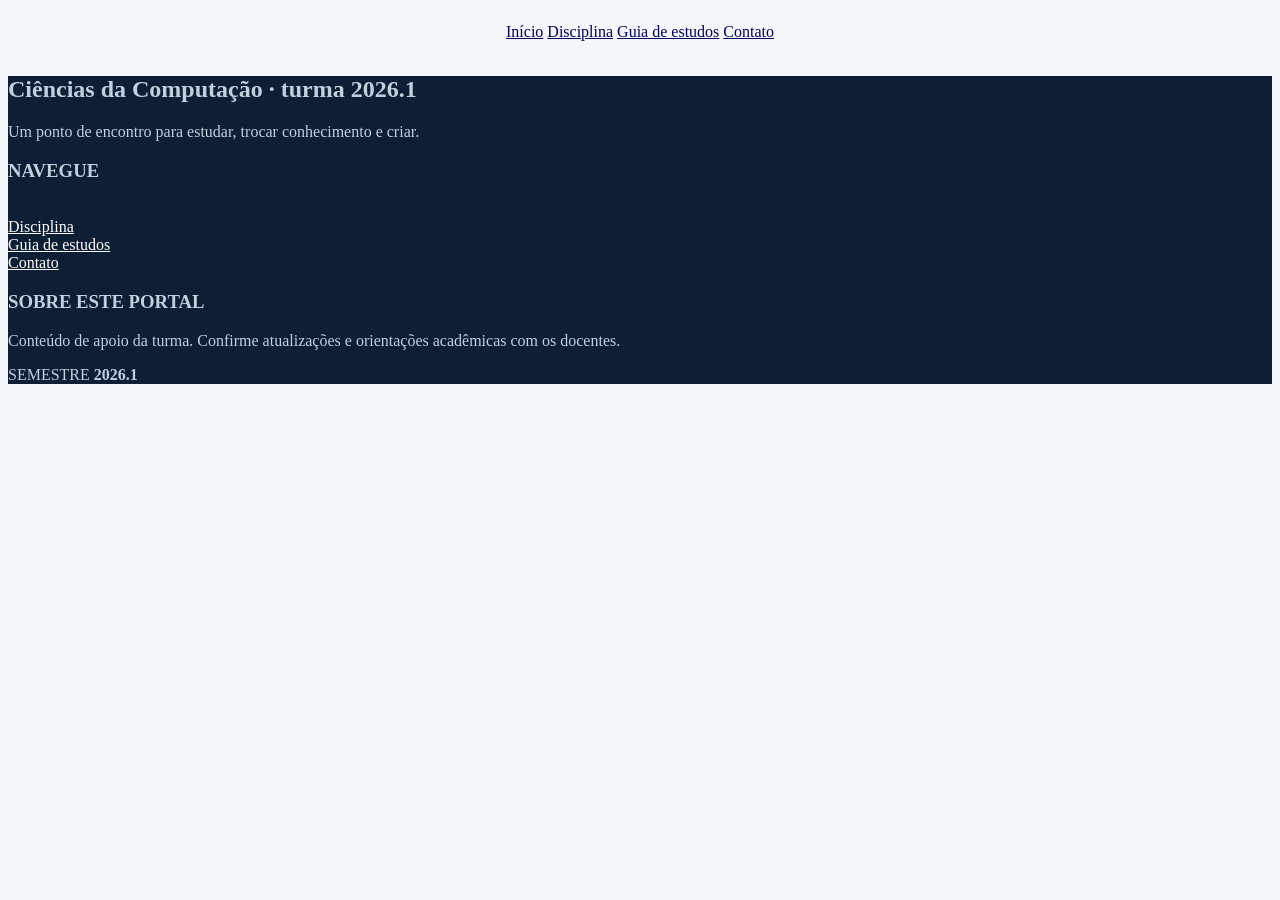
==== index.html @ 3ee0ee19 "cabeçalho e rodape. html base página contato" ====
<!DOCTYPE html>
<html lang="pt-br">

<head>
    <meta charset="UTF-8">
    <meta name="viewport" content="width=device-width, initial-scale=1.0">
    <title>home</title>
    <link rel="stylesheet" href="css/estilo.css">
</head>

<body>
    <header class="menu">
        <a href="index.html">Início</a>
        <a href="paginas/disciplinas.html">Disciplina</a>
        <a href="paginas/guia_de_estudos.html"></a>
        <a href="paginas/materiais.html">Guia de estudos</a>
        <a href="paginas/contato.html">Contato</a>
    </header>


    <footer class="rodape">
        <div>
            <div>

                <h2>Ciências da Computação · turma 2026.1</h2>
                <p>Um ponto de encontro para estudar, trocar conhecimento e criar.</p>
            </div>
            <div id="div_rodape_links">
                <h3>NAVEGUE</h3><br>
                <a href="paginas/disciplinas.html">Disciplina</a>
                <a href="paginas/guia_de_estudos.html"></a><br>
                <a href="paginas/materiais.html">Guia de estudos</a><br>
                <a href="paginas/contato.html">Contato</a>
            </div>
            <div>
                <h3>SOBRE ESTE PORTAL</h3>
                <p>Conteúdo de apoio da turma. Confirme atualizações e orientações acadêmicas com os docentes.</p>

                <span>SEMESTRE <b>2026.1</b></span>
            </div>
        </div>
    </footer>
</body>

</html>
---- css/estilo.css ----
body {
    background-color: #f4f7fb;
    color: #1d2c40;
}

.menu {
    text-align: center;
    padding: 15px 0;
    top: 0;
    left: 0;
    right: 0;
    position: sticky;
}

.rodape {
    background-color: #0d1e35;
    bottom: 0;
    left: 0;
    right: 0;
    display: block;
    unicode-bidi: isolate;
    color: #c2cfde;
}

#div_rodape_links {
    a {
        color: white;
    }
}

a {
    color: #03005b;
}
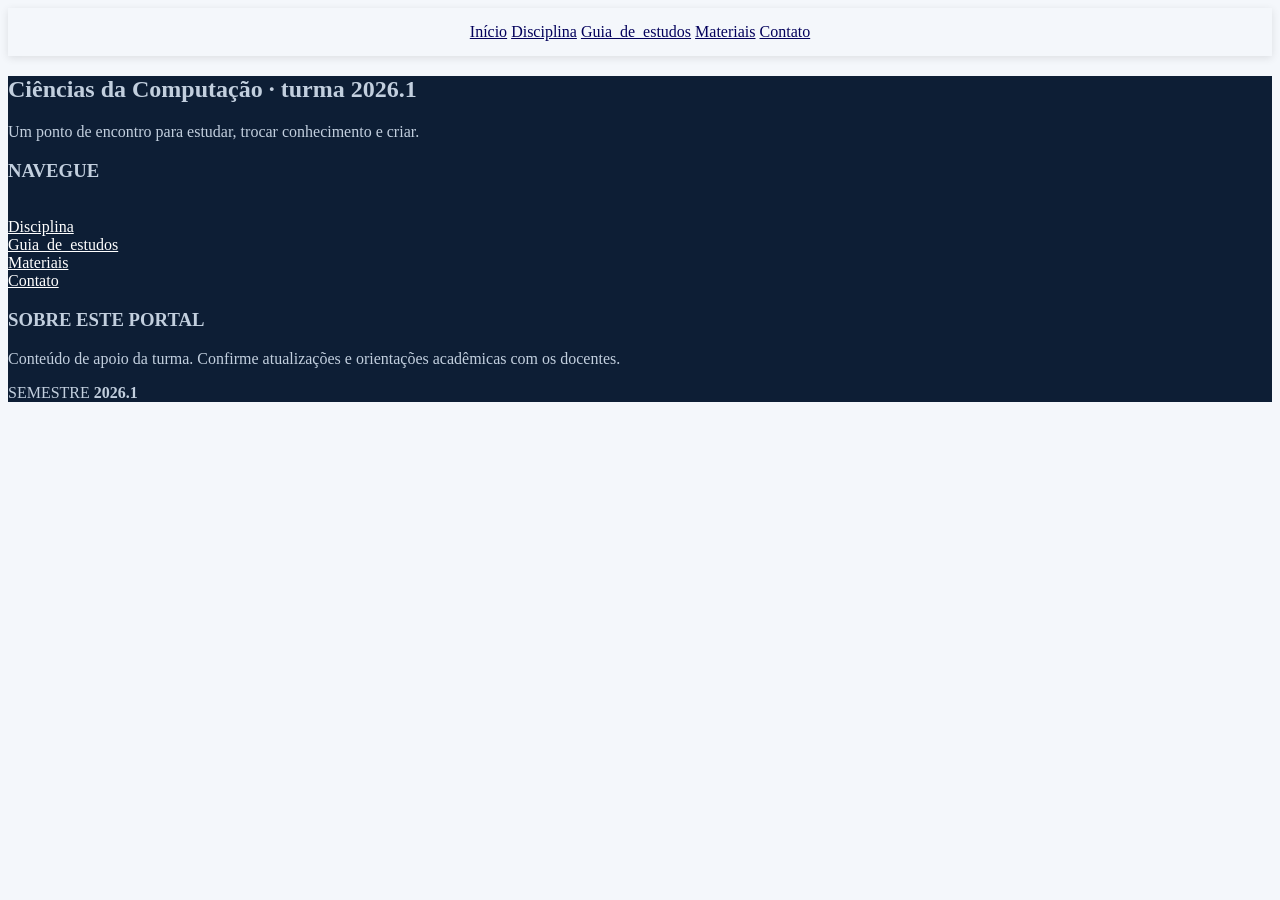
==== commit 127a9fba: "Links corrigidos" ====
--- a/index.html
+++ b/index.html
@@ -12,8 +12,8 @@
     <header class="menu">
         <a href="index.html">Início</a>
         <a href="paginas/disciplinas.html">Disciplina</a>
-        <a href="paginas/guia_de_estudos.html"></a>
-        <a href="paginas/materiais.html">Guia de estudos</a>
+        <a href="paginas/guia_de_estudos.html">Guia_de_estudos</a>
+        <a href="paginas/materiais.html">Materiais</a>
         <a href="paginas/contato.html">Contato</a>
     </header>
 
@@ -27,9 +27,9 @@
             </div>
             <div id="div_rodape_links">
                 <h3>NAVEGUE</h3><br>
-                <a href="paginas/disciplinas.html">Disciplina</a>
-                <a href="paginas/guia_de_estudos.html"></a><br>
-                <a href="paginas/materiais.html">Guia de estudos</a><br>
+                <a href="paginas/disciplinas.html">Disciplina</a><br>
+                <a href="paginas/guia_de_estudos.html">Guia_de_estudos</a><br>
+                <a href="paginas/materiais.html">Materiais</a><br>
                 <a href="paginas/contato.html">Contato</a>
             </div>
             <div>
--- a/css/estilo.css
+++ b/css/estilo.css
@@ -4,6 +4,8 @@
 }
 
 .menu {
+    background-color: #f4f7fb;
+    box-shadow: 0 2px 8px rgba(0, 0, 0, 0.1);
     text-align: center;
     padding: 15px 0;
     top: 0;
@@ -14,11 +16,7 @@
 
 .rodape {
     background-color: #0d1e35;
-    bottom: 0;
-    left: 0;
-    right: 0;
     display: block;
-    unicode-bidi: isolate;
     color: #c2cfde;
 }
 
@@ -30,4 +28,11 @@
 
 a {
     color: #03005b;
+}
+
+#feedback {
+    width: 100%;
+    max-width: 100%;
+    resize: none;
+    box-sizing: border-box;
 }
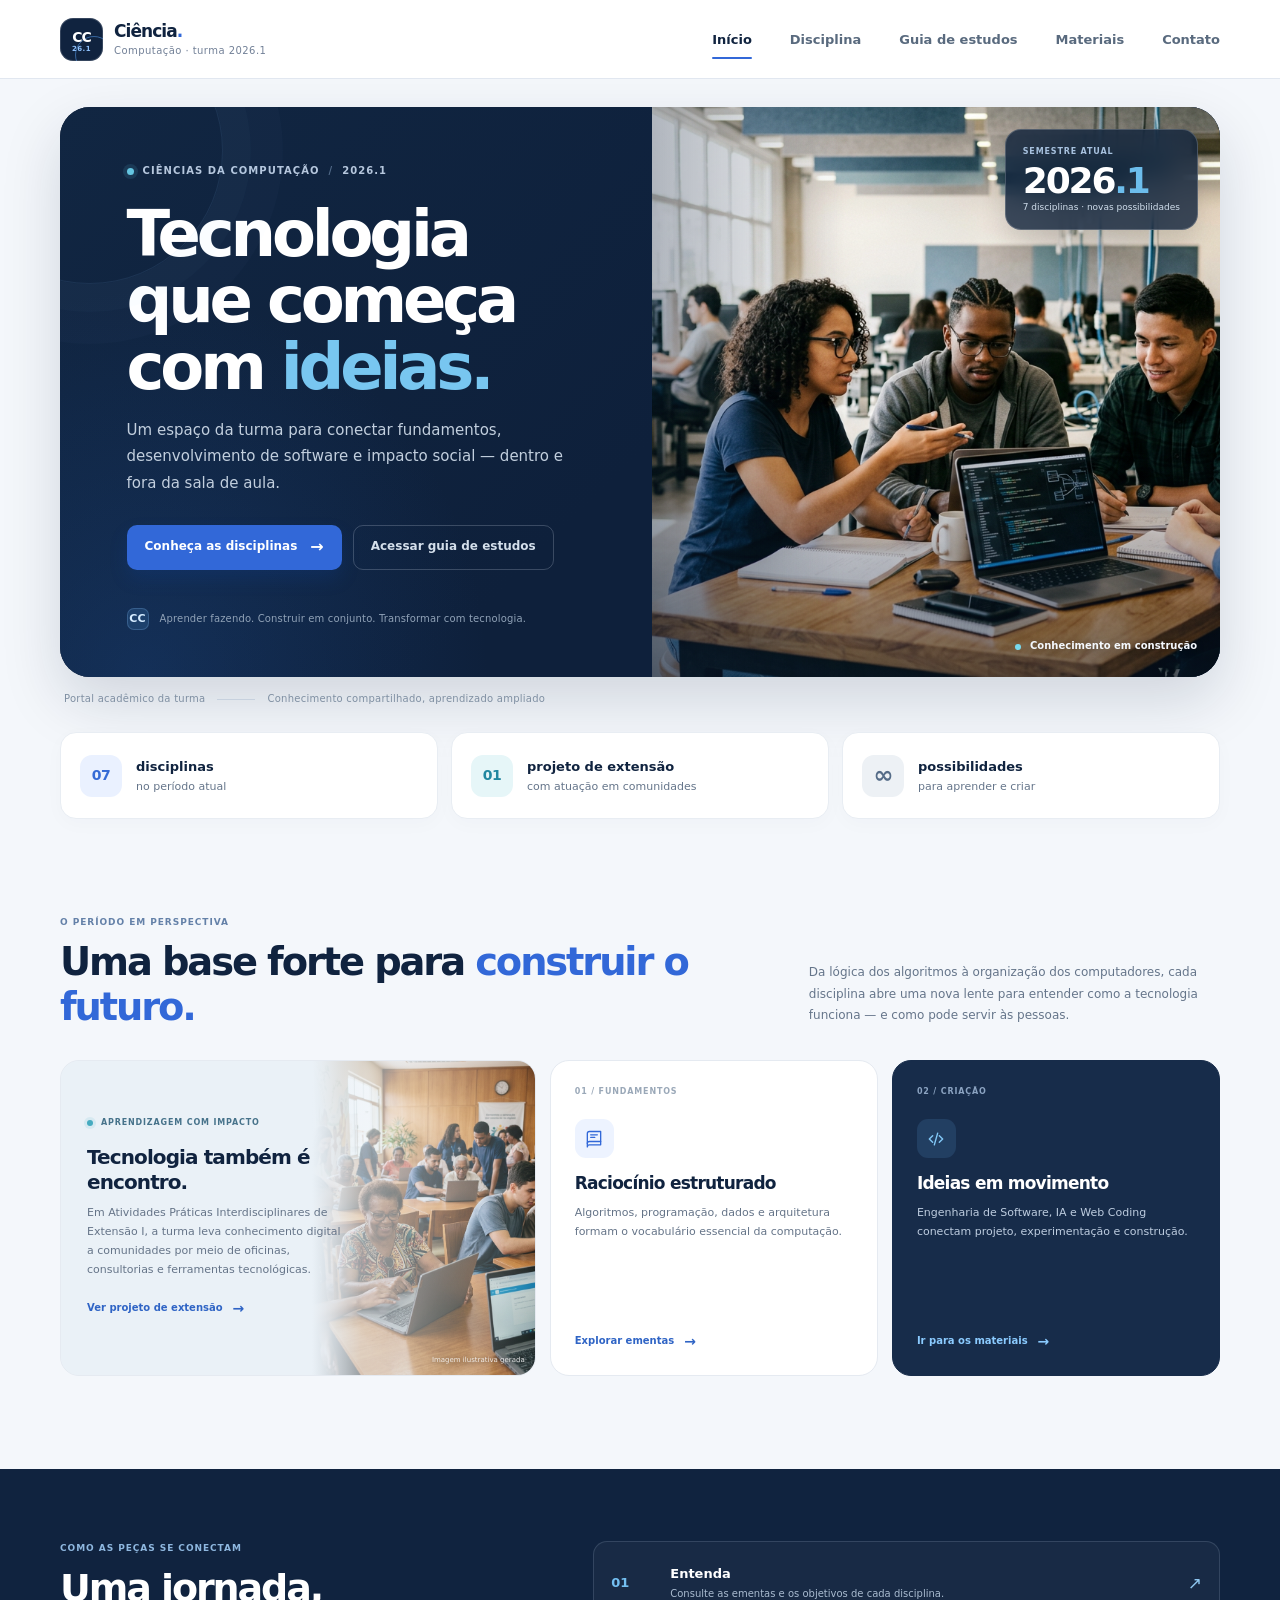
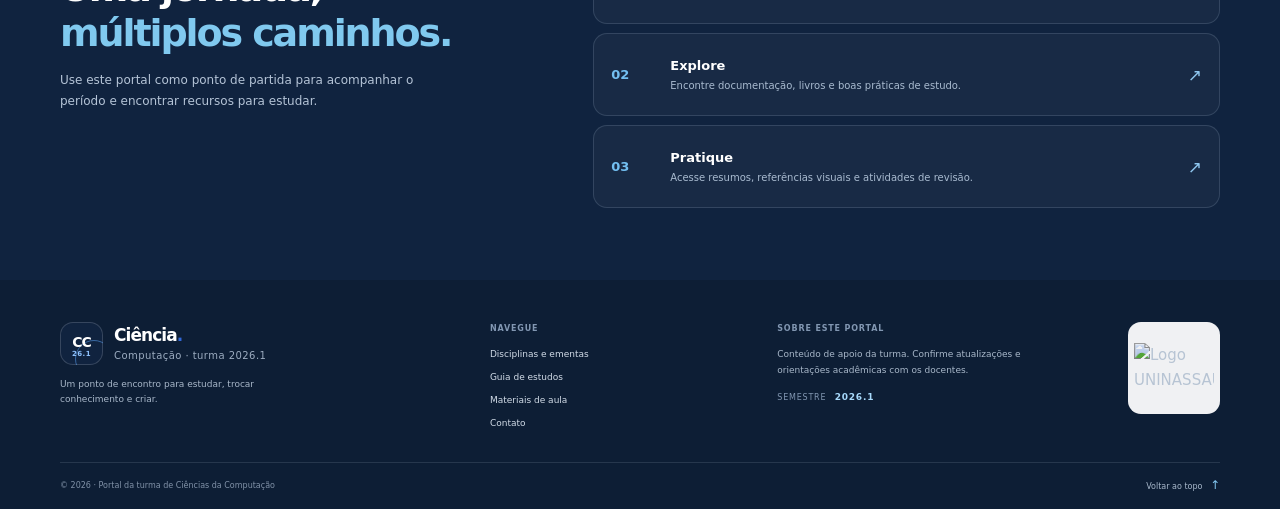
==== commit 71679d1b: "feat: pagina de inicio + base e index css" ====
--- a/index.html
+++ b/index.html
@@ -5,40 +5,111 @@
     <meta charset="UTF-8">
     <meta name="viewport" content="width=device-width, initial-scale=1.0">
     <title>home</title>
-    <link rel="stylesheet" href="css/estilo.css">
+    <link rel="stylesheet" href="css/base.css">
+    <link rel="stylesheet" href="css/index.css">
 </head>
 
 <body>
-    <header class="menu">
-        <a href="index.html">Início</a>
-        <a href="paginas/disciplinas.html">Disciplina</a>
-        <a href="paginas/guia_de_estudos.html">Guia_de_estudos</a>
-        <a href="paginas/materiais.html">Materiais</a>
-        <a href="paginas/contato.html">Contato</a>
+    <header class="site-header">
+      <div class="container header-inner">
+        <a class="brand" href="../index.html" aria-label="Portal da turma de Ciências da Computação 2026.1 — início">
+          <span class="brand-mark" aria-hidden="true"><span>CC</span><i>26.1</i></span>
+          <span class="brand-copy">
+            <strong>Ciência<span>.</span></strong>
+            <small>Computação · turma 2026.1</small>
+          </span>
+        </a>
+
+        <button class="menu-toggle" id="menu-toggle" type="button" aria-label="Abrir menu de navegação" aria-expanded="false" aria-controls="main-nav">
+          <span></span><span></span><span></span>
+        </button>
+        <nav class="main-nav" id="main-nav" aria-label="Navegação principal">
+            <a href="index.html" aria-current="page">Início</a>
+            <a href="paginas/disciplinas.html" >Disciplina</a>
+            <a href="paginas/guia_de_estudos.html">Guia de estudos</a>
+            <a href="paginas/materiais.html">Materiais</a>
+            <a href="paginas/contato.html">Contato</a>
+        </nav>
     </header>
+    <main id="main-content" tabindex="-1">
+      <section class="page-view" id="page-inicio" aria-labelledby="home-title">
+        <div class="container hero-wrap">
+          <div class="hero">
+            <div class="hero-copy">
+              <div class="eyebrow"><span class="eyebrow-dot" aria-hidden="true"></span> Ciências da Computação <span class="eyebrow-divider">/</span> 2026.1</div>
+              <h1 id="home-title" tabindex="-1">Tecnologia que começa com <em>ideias.</em></h1>
+              <p>Um espaço da turma para conectar fundamentos, desenvolvimento de software e impacto social — dentro e fora da sala de aula.</p>
+              <div class="hero-actions">
+                <a class="button button-primary" href="paginas/disciplinas.html">Conheça as disciplinas <span aria-hidden="true">→</span></a>
+                <a class="button button-quiet" href="paginas/guia_de_estudos.html">Acessar guia de estudos</a>
+              </div>
+              <div class="hero-note"><span class="note-mark" aria-hidden="true">CC</span><span>Aprender fazendo. Construir em conjunto. Transformar com tecnologia.</span></div>
+            </div>
+            <div class="hero-visual">
+              <img src="./assets/turma-laboratorio.png" alt="Estudantes colaboram em um laboratório de informática universitário" fetchpriority="high">
+              <div class="hero-photo-shade" aria-hidden="true"></div>
+              <div class="photo-caption"><span class="photo-caption-dot" aria-hidden="true"></span> Conhecimento em construção</div>
+              <div class="hero-float-card">
+                <span class="float-label">SEMESTRE ATUAL</span>
+                <strong>2026<span>.1</span></strong>
+                <span class="float-foot">7 disciplinas · novas possibilidades</span>
+              </div>
+            </div>
+          </div>
+          <div class="hero-bottomline"><span>Portal acadêmico da turma</span><span class="hero-bottomline-rule" aria-hidden="true"></span><span>Conhecimento compartilhado, aprendizado ampliado</span></div>
+        </div>
 
+        <section class="container stats-grid" aria-label="Resumo do período">
+          <article class="stat-card"><span class="stat-icon stat-icon-blue" aria-hidden="true">07</span><div><strong>disciplinas</strong><span>no período atual</span></div></article>
+          <article class="stat-card"><span class="stat-icon stat-icon-cyan" aria-hidden="true">01</span><div><strong>projeto de extensão</strong><span>com atuação em comunidades</span></div></article>
+          <article class="stat-card"><span class="stat-icon stat-icon-slate" aria-hidden="true">∞</span><div><strong>possibilidades</strong><span>para aprender e criar</span></div></article>
+        </section>
 
-    <footer class="rodape">
-        <div>
-            <div>
+        <section class="section-block container">
+          <div class="section-heading section-heading-split">
+            <div><span class="section-kicker">O período em perspectiva</span><h2>Uma base forte para <span>construir o futuro.</span></h2></div>
+            <p>Da lógica dos algoritmos à organização dos computadores, cada disciplina abre uma nova lente para entender como a tecnologia funciona — e como pode servir às pessoas.</p>
+          </div>
+          <div class="learning-grid">
+            <article class="learning-card learning-card-featured">
+              <div class="learning-card-copy"><span class="mini-label"><span class="mini-dot"></span> Aprendizagem com impacto</span><h3>Tecnologia também é encontro.</h3><p>Em Atividades Práticas Interdisciplinares de Extensão I, a turma leva conhecimento digital a comunidades por meio de oficinas, consultorias e ferramentas tecnológicas.</p><a href="paginas/" class="text-link">Ver projeto de extensão <span aria-hidden="true">→</span></a></div>
+              <img src="./assets/oficina-comunidade.png" alt="Estudantes universitários orientam participantes em uma oficina de tecnologia na comunidade" loading="lazy">
+              <span class="image-credit">Imagem ilustrativa gerada</span>
+            </article>
+            <article class="learning-card learning-card-compact">
+              <span class="card-index">01 / FUNDAMENTOS</span>
+              <span class="line-icon" aria-hidden="true"><svg viewBox="0 0 24 24" fill="none"><path d="M4 5.5A2.5 2.5 0 0 1 6.5 3H20v16H6.5A2.5 2.5 0 0 0 4 21.5v-16Z" stroke="currentColor" stroke-width="1.6" stroke-linejoin="round"/><path d="M4 17.5A2.5 2.5 0 0 1 6.5 15H20M8 7h8M8 10h5" stroke="currentColor" stroke-width="1.6" stroke-linecap="round"/></svg></span>
+              <h3>Raciocínio estruturado</h3><p>Algoritmos, programação, dados e arquitetura formam o vocabulário essencial da computação.</p><a href="paginas/disciplinas.html" class="text-link">Explorar ementas <span aria-hidden="true">→</span></a>
+            </article>
+            <article class="learning-card learning-card-compact learning-card-dark">
+              <span class="card-index">02 / CRIAÇÃO</span>
+              <span class="line-icon" aria-hidden="true"><svg viewBox="0 0 24 24" fill="none"><path d="m8 8-4 4 4 4M16 8l4 4-4 4M14 5l-4 14" stroke="currentColor" stroke-width="1.7" stroke-linecap="round" stroke-linejoin="round"/></svg></span>
+              <h3>Ideias em movimento</h3><p>Engenharia de Software, IA e Web Coding conectam projeto, experimentação e construção.</p><a href="paginas/materiais.html" class="text-link">Ir para os materiais <span aria-hidden="true">→</span></a>
+            </article>
+          </div>
+        </section>
 
-                <h2>Ciências da Computação · turma 2026.1</h2>
-                <p>Um ponto de encontro para estudar, trocar conhecimento e criar.</p>
+        <section class="pathway-section">
+          <div class="container pathway-inner">
+            <div class="pathway-heading"><span class="section-kicker section-kicker-light">Como as peças se conectam</span><h2>Uma jornada, <span>múltiplos caminhos.</span></h2><p>Use este portal como ponto de partida para acompanhar o período e encontrar recursos para estudar.</p></div>
+            <div class="pathway-steps">
+              <a href="paginas/disciplinas.html" class="pathway-step"><span class="pathway-number">01</span><span><strong>Entenda</strong><small>Consulte as ementas e os objetivos de cada disciplina.</small></span><span class="pathway-arrow" aria-hidden="true">↗</span></a>
+              <a href="paginas/guia_de_estudos.html" class="pathway-step"><span class="pathway-number">02</span><span><strong>Explore</strong><small>Encontre documentação, livros e boas práticas de estudo.</small></span><span class="pathway-arrow" aria-hidden="true">↗</span></a>
+              <a href="paginas/materiais.html" class="pathway-step"><span class="pathway-number">03</span><span><strong>Pratique</strong><small>Acesse resumos, referências visuais e atividades de revisão.</small></span><span class="pathway-arrow" aria-hidden="true">↗</span></a>
             </div>
-            <div id="div_rodape_links">
-                <h3>NAVEGUE</h3><br>
-                <a href="paginas/disciplinas.html">Disciplina</a><br>
-                <a href="paginas/guia_de_estudos.html">Guia_de_estudos</a><br>
-                <a href="paginas/materiais.html">Materiais</a><br>
-                <a href="paginas/contato.html">Contato</a>
-            </div>
-            <div>
-                <h3>SOBRE ESTE PORTAL</h3>
-                <p>Conteúdo de apoio da turma. Confirme atualizações e orientações acadêmicas com os docentes.</p>
+          </div>
+        </section>
+      </section>
+    </main>
 
-                <span>SEMESTRE <b>2026.1</b></span>
-            </div>
-        </div>
+    <footer class="site-footer">
+      <div class="container footer-main">
+        <div class="footer-brand-block"><a class="brand brand-footer" href="index.html" aria-label="Voltar ao início do portal"><span class="brand-mark" aria-hidden="true"><span>CC</span><i>26.1</i></span><span class="brand-copy"><strong>Ciência<span>.</span></strong><small>Computação · turma 2026.1</small></span></a><p>Um ponto de encontro para estudar, trocar conhecimento e criar.</p></div>
+        <div class="footer-nav-block"><span class="footer-label">NAVEGUE</span><a href="paginas/disciplinas.html">Disciplinas e ementas</a><a href="paginas/guia_de_estudos.html">Guia de estudos</a><a href="paginas/materiais.html">Materiais de aula</a><a href="paginas/contato.html">Contato</a></div>
+        <div class="footer-note-block"><span class="footer-label">SOBRE ESTE PORTAL</span><p>Conteúdo de apoio da turma. Confirme atualizações e orientações acadêmicas com os docentes.</p><span class="footer-semester">SEMESTRE <strong>2026.1</strong></span></div>
+        <a class="uninassau-logo-link" href="https://www.uninassau.edu.br/" target="_blank" rel="noopener noreferrer" aria-label="Acessar o site da UNINASSAU"><img class="footer-logo" src="https://hebbkx1anhila5yf.public.blob.vercel-storage.com/uninassau-logo-png_seeklogo-475645-dEZRGXLg1BtYuKZVn3dPVuuZKiru9s.png" alt="Logo UNINASSAU" loading="lazy"></a>
+      </div>
+      <div class="container footer-bottom"><span>© 2026 · Portal da turma de Ciências da Computação</span><a href="#main-content">Voltar ao topo <span aria-hidden="true">↑</span></a></div>
     </footer>
 </body>
 
--- a/css/base.css
+++ b/css/base.css
@@ -0,0 +1,613 @@
+:root {
+  color-scheme: light;
+  --navy: #10233f;
+  --navy-deep: #0b1930;
+  --blue: #3268d8;
+  --blue-bright: #4d8df5;
+  --cyan: #4cb9cf;
+  --ink: #1d2c40;
+  --muted: #65758a;
+  --muted-light: #95a3b4;
+  --line: #e1e7ef;
+  --surface: #ffffff;
+  --canvas: #f4f7fb;
+  --soft-blue: #eaf1ff;
+  --radius-sm: 12px;
+  --radius-md: 20px;
+  --radius-lg: 30px;
+  --shadow-card: 0 12px 38px rgba(17, 35, 63, 0.07);
+  --shadow-lift: 0 18px 42px rgba(17, 35, 63, 0.12);
+  font-family:
+    Inter,
+    ui-sans-serif,
+    system-ui,
+    -apple-system,
+    BlinkMacSystemFont,
+    "Segoe UI",
+    sans-serif;
+  font-synthesis: none;
+  text-rendering: optimizeLegibility;
+}
+
+* {
+  box-sizing: border-box;
+}
+html {
+  scroll-behavior: smooth;
+  background: var(--canvas);
+}
+body {
+  margin: 0;
+  color: var(--ink);
+  background: var(--canvas);
+  font-size: 15px;
+  line-height: 1.65;
+  -webkit-font-smoothing: antialiased;
+}
+button,
+input,
+select,
+textarea {
+  font: inherit;
+}
+a {
+  color: inherit;
+  text-decoration: none;
+}
+img {
+  display: block;
+  max-width: 100%;
+}
+button {
+  color: inherit;
+}
+[hidden] {
+  display: none !important;
+}
+::selection {
+  color: #fff;
+  background: var(--blue);
+}
+
+.container {
+  width: min(1160px, calc(100% - 48px));
+  margin-inline: auto;
+}
+.sr-only {
+  position: absolute;
+  width: 1px;
+  height: 1px;
+  padding: 0;
+  margin: -1px;
+  overflow: hidden;
+  clip: rect(0, 0, 0, 0);
+  white-space: nowrap;
+  border: 0;
+}
+.skip-link {
+  position: fixed;
+  z-index: 100;
+  top: 12px;
+  left: 12px;
+  transform: translateY(-160%);
+  padding: 10px 14px;
+  color: #fff;
+  background: var(--navy);
+  border-radius: 10px;
+}
+.skip-link:focus {
+  transform: translateY(0);
+}
+:focus-visible {
+  outline: 3px solid #77adff;
+  outline-offset: 3px;
+}
+
+/* Cabeçalho */
+.site-header {
+  position: sticky;
+  z-index: 50;
+  top: 0;
+  background: rgba(255, 255, 255, 0.93);
+  border-bottom: 1px solid rgba(220, 228, 238, 0.86);
+  backdrop-filter: blur(16px);
+}
+.header-inner {
+  position: relative;
+  display: flex;
+  align-items: center;
+  justify-content: space-between;
+  min-height: 78px;
+  gap: 28px;
+}
+.brand {
+  display: inline-flex;
+  flex: 0 0 auto;
+  align-items: center;
+  gap: 11px;
+  min-width: 218px;
+}
+.brand-mark {
+  position: relative;
+  display: grid;
+  width: 43px;
+  height: 43px;
+  place-items: center;
+  overflow: hidden;
+  color: #fff;
+  background: var(--navy);
+  border-radius: 13px;
+  box-shadow: inset 0 0 0 1px rgba(255, 255, 255, 0.16);
+}
+.brand-mark::before {
+  position: absolute;
+  right: -10px;
+  bottom: -13px;
+  width: 36px;
+  height: 36px;
+  content: "";
+  border: 1px solid rgba(95, 169, 255, 0.5);
+  border-radius: 50%;
+}
+.brand-mark span {
+  z-index: 1;
+  margin-top: -3px;
+  font-size: 14px;
+  font-weight: 800;
+  letter-spacing: -0.08em;
+}
+.brand-mark i {
+  position: absolute;
+  bottom: 5px;
+  z-index: 1;
+  font-size: 7px;
+  font-style: normal;
+  font-weight: 700;
+  letter-spacing: 0.06em;
+  color: #8fc3ff;
+}
+.brand-copy {
+  display: grid;
+  line-height: 1.2;
+}
+.brand-copy strong {
+  color: var(--navy);
+  font-size: 17px;
+  font-weight: 760;
+  letter-spacing: -0.055em;
+}
+.brand-copy strong span {
+  color: var(--blue);
+}
+.brand-copy small {
+  margin-top: 4px;
+  color: #728097;
+  font-size: 10px;
+  letter-spacing: 0.045em;
+}
+.main-nav {
+  display: flex;
+  align-items: center;
+  justify-content: center;
+  gap: clamp(20px, 3vw, 38px);
+}
+.main-nav a {
+  position: relative;
+  padding: 29px 0 27px;
+  color: #596a7e;
+  font-size: 13px;
+  font-weight: 620;
+  transition: color 0.2s ease;
+}
+.main-nav a::after {
+  position: absolute;
+  right: 0;
+  bottom: 19px;
+  left: 0;
+  height: 2px;
+  content: "";
+  background: var(--blue);
+  border-radius: 4px;
+  transform: scaleX(0);
+  transform-origin: left;
+  transition: transform 0.2s ease;
+}
+.main-nav a:hover,
+.main-nav a[aria-current="page"] {
+  color: var(--navy);
+}
+.main-nav a[aria-current="page"]::after {
+  transform: scaleX(1);
+}
+.header-cta {
+  display: inline-flex;
+  align-items: center;
+  gap: 14px;
+  padding: 10px 15px;
+  color: #fff;
+  background: var(--navy);
+  border: 1px solid var(--navy);
+  border-radius: 10px;
+  font-size: 12px;
+  font-weight: 650;
+  white-space: nowrap;
+  transition:
+    background 0.2s,
+    transform 0.2s;
+}
+.header-cta:hover {
+  background: #1a3a66;
+  transform: translateY(-1px);
+}
+.header-cta span {
+  color: #85c8ff;
+  font-size: 16px;
+  line-height: 1;
+}
+.menu-toggle {
+  display: none;
+  width: 42px;
+  height: 42px;
+  padding: 11px;
+  border: 1px solid var(--line);
+  border-radius: 11px;
+  background: white;
+  cursor: pointer;
+}
+.menu-toggle span {
+  display: block;
+  width: 100%;
+  height: 2px;
+  margin: 4px 0;
+  background: var(--navy);
+  border-radius: 3px;
+  transition:
+    transform 0.2s,
+    opacity 0.2s;
+}
+
+/* Botões e Utilitários Compartilhados */
+.page-view {
+  min-height: 60vh;
+}
+.page-shell {
+  padding-top: 57px;
+  padding-bottom: 88px;
+}
+.button {
+  display: inline-flex;
+  align-items: center;
+  justify-content: center;
+  gap: 13px;
+  min-height: 45px;
+  padding: 0 17px;
+  border: 1px solid transparent;
+  border-radius: 10px;
+  font-size: 12px;
+  font-weight: 670;
+  transition:
+    transform 0.2s ease,
+    background 0.2s ease,
+    box-shadow 0.2s ease;
+}
+.button:hover {
+  transform: translateY(-2px);
+}
+.button-primary {
+  color: #fff;
+  background: var(--blue);
+  box-shadow: 0 9px 18px rgba(15, 70, 164, 0.2);
+}
+.button-primary:hover {
+  background: #4379e5;
+  box-shadow: 0 11px 20px rgba(15, 70, 164, 0.28);
+}
+.button-primary span {
+  font-size: 16px;
+}
+.button-quiet {
+  color: #d4dfeb;
+  background: transparent;
+  border-color: rgba(219, 231, 246, 0.21);
+}
+.button-quiet:hover {
+  background: rgba(255, 255, 255, 0.08);
+}
+.button-light {
+  min-height: 39px;
+  padding-inline: 13px;
+  color: var(--navy);
+  background: #fff;
+  font-size: 10px;
+}
+.button-light:hover {
+  background: #e9f4ff;
+}
+.eyebrow,
+.section-kicker,
+.mini-label,
+.content-label,
+.footer-label {
+  text-transform: uppercase;
+  letter-spacing: 0.105em;
+}
+.section-kicker {
+  display: block;
+  margin-bottom: 10px;
+  color: #6481a8;
+  font-size: 9px;
+  font-weight: 760;
+}
+.section-kicker-light {
+  color: #8fb8e0;
+}
+.note-mark {
+  display: grid;
+  width: 22px;
+  height: 22px;
+  flex: 0 0 auto;
+  place-items: center;
+  color: #d5ecff;
+  background: rgba(80, 153, 222, 0.18);
+  border: 1px solid rgba(138, 190, 245, 0.23);
+  border-radius: 7px;
+  font-size: 11px;
+  font-weight: 780;
+}
+.empty-state {
+  padding: 28px;
+  color: var(--muted);
+  background: #fff;
+  border: 1px dashed #ccd7e4;
+  border-radius: 14px;
+  text-align: center;
+  font-size: 12px;
+}
+.page-note {
+  display: flex;
+  align-items: flex-start;
+  gap: 11px;
+  margin-top: 22px;
+  padding: 15px 17px;
+  background: #eef3f8;
+  border-radius: 12px;
+}
+.page-note .note-mark {
+  color: #416a9f;
+  background: #dce8f7;
+  border-color: #d3e1f2;
+}
+.page-note p {
+  margin: 1px 0 0;
+  color: #68798d;
+  font-size: 10px;
+  line-height: 1.65;
+}
+
+/* Rodapé */
+.site-footer {
+  color: #c2cfde;
+  background: #0d1e35;
+}
+.footer-main {
+  display: grid;
+  grid-template-columns: 1.25fr 0.8fr 1fr auto;
+  align-items: start;
+  gap: 34px;
+  padding-top: 42px;
+  padding-bottom: 31px;
+}
+.brand-footer {
+  min-width: 0;
+}
+.brand-footer .brand-copy strong {
+  color: #fff;
+}
+.brand-footer .brand-copy small {
+  color: #9cacc0;
+}
+.footer-brand-block > p {
+  max-width: 240px;
+  margin: 12px 0 0;
+  color: #a9b8ca;
+  font-size: 9px;
+  line-height: 1.65;
+}
+.footer-nav-block,
+.footer-note-block {
+  display: grid;
+  align-content: start;
+  gap: 8px;
+}
+.footer-label {
+  margin-bottom: 4px;
+  color: #8297b2;
+  font-size: 8px;
+  font-weight: 760;
+}
+.footer-nav-block a {
+  width: fit-content;
+  color: #d2dce8;
+  font-size: 9px;
+  transition: color 0.2s;
+}
+.footer-nav-block a:hover,
+.footer-bottom a:hover {
+  color: #8bceff;
+}
+.footer-note-block p {
+  max-width: 245px;
+  margin: 0;
+  color: #a9b8ca;
+  font-size: 9px;
+  line-height: 1.7;
+}
+.footer-semester {
+  margin-top: 4px;
+  color: #8297b2;
+  font-size: 8px;
+  letter-spacing: 0.1em;
+}
+.footer-semester strong {
+  margin-left: 5px;
+  color: #a7d9fb;
+  font-size: 9px;
+}
+.uninassau-logo-link {
+  display: flex;
+  width: 92px;
+  min-height: 92px;
+  align-items: center;
+  justify-content: center;
+  padding: 5px;
+  background: #fff;
+  border: 1px solid rgba(255, 255, 255, 0.14);
+  border-radius: 13px;
+  opacity: 0.94;
+  transition:
+    opacity 0.2s,
+    transform 0.2s;
+}
+.uninassau-logo-link:hover {
+  opacity: 1;
+  transform: translateY(-2px);
+}
+.footer-logo {
+  width: 100%;
+  height: auto;
+  object-fit: contain;
+}
+.footer-bottom {
+  display: flex;
+  align-items: center;
+  justify-content: space-between;
+  gap: 15px;
+  min-height: 47px;
+  border-top: 1px solid rgba(221, 233, 247, 0.12);
+  color: #8192a8;
+  font-size: 8px;
+}
+.footer-bottom a {
+  color: #a9b9cc;
+  transition: color 0.2s;
+}
+.footer-bottom a span {
+  margin-left: 5px;
+  color: #82c6f0;
+  font-size: 12px;
+}
+
+/* Responsividade Base */
+@media (max-width: 820px) {
+  .header-inner {
+    min-height: 70px;
+  }
+  .menu-toggle {
+    display: block;
+    margin-left: auto;
+  }
+  .header-cta {
+    display: none;
+  }
+  .main-nav {
+    position: absolute;
+    top: calc(100% + 1px);
+    right: 0;
+    left: 0;
+    display: none;
+    align-items: stretch;
+    flex-direction: column;
+    gap: 0;
+    padding: 9px 18px 15px;
+    background: rgba(255, 255, 255, 0.98);
+    border: 1px solid #e4eaf1;
+    border-top: 0;
+    border-radius: 0 0 15px 15px;
+    box-shadow: 0 16px 24px rgba(20, 43, 71, 0.09);
+  }
+  .main-nav.is-open {
+    display: flex;
+  }
+  .main-nav a {
+    padding: 11px 4px;
+  }
+  .main-nav a::after {
+    right: auto;
+    bottom: 7px;
+    width: 28px;
+  }
+  .footer-main {
+    grid-template-columns: 1.2fr 0.8fr 1fr;
+  }
+  .uninassau-logo-link {
+    grid-column: 3;
+    grid-row: 1;
+    justify-self: end;
+    width: 76px;
+    min-height: 76px;
+    margin-top: 100px;
+  }
+  .footer-note-block {
+    padding-right: 82px;
+  }
+}
+
+@media (max-width: 600px) {
+  .container {
+    width: calc(100% - 32px);
+  }
+  .header-inner {
+    min-height: 65px;
+  }
+  .brand {
+    gap: 9px;
+  }
+  .brand-mark {
+    width: 39px;
+    height: 39px;
+  }
+  .brand-copy strong {
+    font-size: 15px;
+  }
+  .brand-copy small {
+    font-size: 9px;
+  }
+  .footer-main {
+    grid-template-columns: 1fr 1fr;
+    gap: 25px 18px;
+    padding-top: 32px;
+  }
+  .footer-brand-block {
+    grid-column: span 2;
+  }
+  .footer-note-block {
+    padding-right: 0;
+  }
+  .uninassau-logo-link {
+    grid-column: 2;
+    grid-row: 2;
+    justify-self: end;
+    width: 66px;
+    min-height: 66px;
+    margin-top: 0;
+  }
+  .footer-nav-block {
+    grid-column: 1;
+    grid-row: 2;
+  }
+  .footer-bottom {
+    min-height: 55px;
+    font-size: 7px;
+  }
+}
+
+@media (prefers-reduced-motion: reduce) {
+  *,
+  *::before,
+  *::after {
+    scroll-behavior: auto !important;
+    transition-duration: 0.01ms !important;
+    animation-duration: 0.01ms !important;
+    animation-iteration-count: 1 !important;
+  }
+}
--- a/css/index.css
+++ b/css/index.css
@@ -0,0 +1,653 @@
+.hero-wrap {
+  padding-top: 28px;
+}
+.hero {
+  display: grid;
+  grid-template-columns: minmax(0, 1.02fr) minmax(340px, 0.98fr);
+  min-height: 470px;
+  overflow: hidden;
+  color: #fff;
+  background: var(--navy-deep);
+  border-radius: var(--radius-lg);
+  box-shadow: 0 24px 60px rgba(9, 27, 52, 0.15);
+}
+.hero-copy {
+  position: relative;
+  z-index: 1;
+  display: flex;
+  flex-direction: column;
+  align-items: flex-start;
+  justify-content: center;
+  padding: 56px 44px 47px clamp(34px, 5.2vw, 68px);
+  background:
+    radial-gradient(
+      ellipse at 14% 100%,
+      rgba(31, 80, 150, 0.3),
+      transparent 48%
+    ),
+    linear-gradient(135deg, #112642, #0e203b 80%);
+}
+.hero-copy::before {
+  position: absolute;
+  top: -90px;
+  left: -104px;
+  width: 265px;
+  height: 265px;
+  content: "";
+  border: 1px solid rgba(135, 184, 246, 0.1);
+  border-radius: 50%;
+  box-shadow:
+    0 0 0 28px rgba(135, 184, 246, 0.025),
+    0 0 0 60px rgba(135, 184, 246, 0.02);
+  pointer-events: none;
+}
+.eyebrow {
+  display: inline-flex;
+  align-items: center;
+  gap: 9px;
+  color: #b6c7dd;
+  font-size: 10px;
+  font-weight: 700;
+}
+.eyebrow-dot,
+.mini-dot,
+.photo-caption-dot {
+  width: 7px;
+  height: 7px;
+  flex: 0 0 auto;
+  background: #64c5e1;
+  border-radius: 50%;
+  box-shadow: 0 0 0 4px rgba(100, 197, 225, 0.12);
+}
+.eyebrow-divider {
+  color: #526b89;
+}
+.hero h1 {
+  max-width: 590px;
+  margin: 21px 0 16px;
+  color: #fff;
+  font-size: clamp(42px, 5vw, 66px);
+  font-weight: 690;
+  letter-spacing: -0.065em;
+  line-height: 1.045;
+}
+.hero h1 em {
+  color: #78c6f0;
+  font-style: normal;
+}
+.hero-copy > p {
+  max-width: 470px;
+  margin: 0;
+  color: #c2cfde;
+  font-size: 15px;
+  line-height: 1.75;
+}
+.hero-actions {
+  display: flex;
+  flex-wrap: wrap;
+  align-items: center;
+  gap: 11px;
+  margin-top: 29px;
+}
+.hero-note {
+  display: flex;
+  align-items: center;
+  gap: 11px;
+  margin-top: 38px;
+  color: #90a2b7;
+  font-size: 10px;
+  letter-spacing: 0.015em;
+}
+.hero-visual {
+  position: relative;
+  min-height: 470px;
+  overflow: hidden;
+  background: #233d5f;
+}
+.hero-visual img {
+  width: 100%;
+  height: 100%;
+  position: absolute;
+  inset: 0;
+  object-fit: cover;
+  object-position: 50% 50%;
+}
+.hero-photo-shade {
+  position: absolute;
+  inset: 0;
+  background:
+    linear-gradient(90deg, rgba(12, 29, 54, 0.32), transparent 34%),
+    linear-gradient(0deg, rgba(9, 24, 45, 0.52), transparent 40%);
+}
+.photo-caption {
+  position: absolute;
+  right: 23px;
+  bottom: 22px;
+  display: flex;
+  align-items: center;
+  gap: 9px;
+  color: #f4f8fd;
+  font-size: 10px;
+  font-weight: 600;
+  text-shadow: 0 2px 8px rgba(0, 0, 0, 0.3);
+}
+.photo-caption-dot {
+  width: 6px;
+  height: 6px;
+  background: #77d9ed;
+  box-shadow: none;
+}
+.hero-float-card {
+  position: absolute;
+  top: 22px;
+  right: 22px;
+  display: flex;
+  min-width: 177px;
+  flex-direction: column;
+  padding: 15px 17px 14px;
+  color: #fff;
+  background: rgba(12, 31, 57, 0.79);
+  border: 1px solid rgba(255, 255, 255, 0.2);
+  border-radius: 16px;
+  backdrop-filter: blur(12px);
+  box-shadow: 0 12px 26px rgba(0, 0, 0, 0.12);
+}
+.float-label {
+  color: #a7c1de;
+  font-size: 8px;
+  font-weight: 750;
+  text-transform: uppercase;
+  letter-spacing: 0.105em;
+}
+.hero-float-card > strong {
+  margin: 1px 0 -2px;
+  font-size: 36px;
+  letter-spacing: -0.06em;
+  line-height: 1.2;
+}
+.hero-float-card > strong span {
+  color: #6cbdec;
+}
+.float-foot {
+  color: #d0deec;
+  font-size: 9px;
+}
+.hero-bottomline {
+  display: flex;
+  align-items: center;
+  gap: 12px;
+  padding: 14px 4px 0;
+  color: #7f8fa2;
+  font-size: 10px;
+  letter-spacing: 0.025em;
+}
+.hero-bottomline-rule {
+  width: 38px;
+  height: 1px;
+  background: #c7d1de;
+}
+
+/* Grid de Estatísticas */
+.stats-grid {
+  display: grid;
+  grid-template-columns: repeat(3, 1fr);
+  gap: 13px;
+  padding-top: 25px;
+}
+.stat-card {
+  display: flex;
+  align-items: center;
+  gap: 14px;
+  min-height: 87px;
+  padding: 16px 19px;
+  background: var(--surface);
+  border: 1px solid #e8edf3;
+  border-radius: 16px;
+  box-shadow: 0 5px 20px rgba(25, 49, 78, 0.025);
+}
+.stat-icon {
+  display: grid;
+  width: 42px;
+  height: 42px;
+  flex: 0 0 auto;
+  place-items: center;
+  border-radius: 12px;
+  font-size: 14px;
+  font-weight: 760;
+  letter-spacing: -0.04em;
+}
+.stat-icon-blue {
+  color: #356bd6;
+  background: #eaf1ff;
+}
+.stat-icon-cyan {
+  color: #2187a0;
+  background: #e6f6f8;
+}
+.stat-icon-slate {
+  color: #556c88;
+  background: #edf1f5;
+  font-size: 24px;
+}
+.stat-card div {
+  display: grid;
+  gap: 1px;
+}
+.stat-card strong {
+  color: var(--navy);
+  font-size: 13px;
+  font-weight: 700;
+}
+.stat-card div span {
+  color: var(--muted);
+  font-size: 11px;
+}
+
+/* Seção de Perspectiva */
+.section-block {
+  padding-top: 96px;
+  padding-bottom: 93px;
+}
+.section-heading {
+  margin-bottom: 30px;
+}
+.section-heading-split {
+  display: grid;
+  grid-template-columns: 1fr minmax(280px, 0.58fr);
+  align-items: end;
+  gap: 40px;
+}
+.section-heading h2 {
+  max-width: 650px;
+  margin: 0;
+  color: var(--navy);
+  font-size: clamp(28px, 3vw, 39px);
+  font-weight: 650;
+  letter-spacing: -0.055em;
+  line-height: 1.17;
+}
+.section-heading h2 span {
+  color: var(--blue);
+}
+.section-heading > p {
+  max-width: 405px;
+  margin: 0 0 3px;
+  color: var(--muted);
+  font-size: 12px;
+  line-height: 1.8;
+}
+.learning-grid {
+  display: grid;
+  grid-template-columns: 1.45fr 1fr 1fr;
+  gap: 14px;
+}
+.learning-card {
+  position: relative;
+  min-height: 300px;
+  overflow: hidden;
+  background: #fff;
+  border: 1px solid #e5eaf1;
+  border-radius: 19px;
+}
+.learning-card-featured {
+  display: flex;
+  min-height: 316px;
+  align-items: stretch;
+  background: #eaf1f7;
+}
+.learning-card-featured .learning-card-copy {
+  position: relative;
+  z-index: 1;
+  display: flex;
+  width: 61%;
+  flex-direction: column;
+  justify-content: center;
+  padding: 27px 0 27px 26px;
+}
+.learning-card-featured img {
+  position: absolute;
+  top: 0;
+  right: 0;
+  width: 47%;
+  height: 100%;
+  object-fit: cover;
+  object-position: 54% 50%;
+  mask-image: linear-gradient(90deg, transparent 0%, #000 22%);
+}
+.learning-card-featured::after {
+  position: absolute;
+  inset: 0;
+  content: "";
+  pointer-events: none;
+  background: linear-gradient(
+    90deg,
+    #eaf1f7 0%,
+    rgba(234, 241, 247, 0.96) 42%,
+    rgba(234, 241, 247, 0.1) 100%
+  );
+}
+.learning-card-featured .learning-card-copy {
+  z-index: 2;
+}
+.mini-label {
+  display: flex;
+  align-items: center;
+  gap: 8px;
+  color: #46728a;
+  font-size: 8px;
+  font-weight: 760;
+}
+.mini-dot {
+  width: 6px;
+  height: 6px;
+  background: #46abc0;
+  box-shadow: 0 0 0 3px rgba(70, 171, 192, 0.12);
+}
+.learning-card h3 {
+  margin: 15px 0 8px;
+  color: var(--navy);
+  font-size: 20px;
+  font-weight: 680;
+  letter-spacing: -0.045em;
+  line-height: 1.25;
+}
+.learning-card p {
+  max-width: 360px;
+  margin: 0;
+  color: #657488;
+  font-size: 11px;
+  line-height: 1.75;
+}
+.text-link {
+  display: inline-flex;
+  width: fit-content;
+  align-items: center;
+  gap: 10px;
+  margin-top: 17px;
+  color: #2f64c5;
+  font-size: 10px;
+  font-weight: 720;
+}
+.text-link span {
+  font-size: 14px;
+  transition: transform 0.2s ease;
+}
+.text-link:hover span {
+  transform: translateX(3px);
+}
+.image-credit {
+  position: absolute;
+  right: 10px;
+  bottom: 9px;
+  z-index: 3;
+  color: rgba(255, 255, 255, 0.84);
+  font-size: 7px;
+  text-shadow: 0 1px 5px rgba(0, 0, 0, 0.48);
+}
+.learning-card-compact {
+  display: flex;
+  flex-direction: column;
+  align-items: flex-start;
+  padding: 24px 24px 22px;
+  background: #fff;
+}
+.card-index {
+  color: #9aa8b8;
+  font-size: 8px;
+  font-weight: 740;
+  text-transform: uppercase;
+  letter-spacing: 0.105em;
+}
+.line-icon {
+  display: grid;
+  width: 39px;
+  height: 39px;
+  margin-top: 21px;
+  place-items: center;
+  color: var(--blue);
+  background: #edf3ff;
+  border-radius: 11px;
+}
+.line-icon svg {
+  width: 20px;
+  height: 20px;
+}
+.learning-card-compact h3 {
+  margin-top: 15px;
+  font-size: 17px;
+}
+.learning-card-compact p {
+  min-height: 55px;
+}
+.learning-card-compact .text-link {
+  margin-top: auto;
+  padding-top: 14px;
+}
+.learning-card-dark {
+  color: #fff;
+  background: #172c4a;
+  border-color: #172c4a;
+}
+.learning-card-dark .card-index {
+  color: #8ca4c2;
+}
+.learning-card-dark .line-icon {
+  color: #81c7f6;
+  background: rgba(92, 153, 213, 0.17);
+}
+.learning-card-dark h3 {
+  color: #fff;
+}
+.learning-card-dark p {
+  color: #becde0;
+}
+.learning-card-dark .text-link {
+  color: #8bcbff;
+}
+
+/* Seção de Conexões/Caminhos */
+.pathway-section {
+  color: #fff;
+  background: var(--navy);
+}
+.pathway-inner {
+  display: grid;
+  grid-template-columns: 0.85fr 1.15fr;
+  gap: 70px;
+  padding-block: 72px;
+}
+.pathway-heading h2 {
+  max-width: 400px;
+  margin: 0;
+  color: #fff;
+  font-size: clamp(29px, 3vw, 38px);
+  font-weight: 650;
+  letter-spacing: -0.055em;
+  line-height: 1.18;
+}
+.pathway-heading h2 span {
+  color: #80c9ef;
+}
+.pathway-heading p {
+  max-width: 380px;
+  margin: 14px 0 0;
+  color: #b5c4d7;
+  font-size: 12px;
+  line-height: 1.8;
+}
+.pathway-steps {
+  display: grid;
+  gap: 9px;
+}
+.pathway-step {
+  display: grid;
+  grid-template-columns: 45px 1fr 25px;
+  align-items: center;
+  gap: 14px;
+  min-height: 83px;
+  padding: 14px 17px;
+  border: 1px solid rgba(213, 230, 251, 0.14);
+  border-radius: 14px;
+  background: rgba(255, 255, 255, 0.035);
+  transition:
+    background 0.2s,
+    border 0.2s,
+    transform 0.2s;
+}
+.pathway-step:hover {
+  transform: translateX(3px);
+  background: rgba(255, 255, 255, 0.08);
+  border-color: rgba(155, 207, 255, 0.35);
+}
+.pathway-number {
+  color: #73bff1;
+  font-size: 13px;
+  font-weight: 750;
+}
+.pathway-step strong {
+  display: block;
+  color: #fff;
+  font-size: 13px;
+}
+.pathway-step small {
+  display: block;
+  margin-top: 2px;
+  color: #a9bbd0;
+  font-size: 10px;
+}
+.pathway-arrow {
+  color: #8fc8f1;
+  font-size: 17px;
+  text-align: right;
+}
+
+@media (max-width: 820px) {
+  .hero {
+    grid-template-columns: 1fr 0.9fr;
+    min-height: 410px;
+  }
+  .hero-copy {
+    padding: 38px 24px 34px 30px;
+  }
+  .hero h1 {
+    font-size: clamp(39px, 6vw, 53px);
+  }
+  .hero-visual {
+    min-height: 410px;
+  }
+  .hero-float-card {
+    top: 16px;
+    right: 14px;
+    min-width: 150px;
+    padding: 12px;
+  }
+  .hero-float-card > strong {
+    font-size: 30px;
+  }
+  .section-block {
+    padding-top: 72px;
+    padding-bottom: 70px;
+  }
+  .learning-grid {
+    grid-template-columns: repeat(2, 1fr);
+  }
+  .learning-card-featured {
+    grid-column: span 2;
+    min-height: 255px;
+  }
+  .learning-card-compact {
+    min-height: 270px;
+  }
+  .pathway-inner {
+    grid-template-columns: 1fr;
+    gap: 28px;
+    padding-block: 55px;
+  }
+  .pathway-heading h2 {
+    max-width: 520px;
+  }
+}
+
+@media (max-width: 600px) {
+  .hero-wrap {
+    padding-top: 15px;
+  }
+  .hero {
+    grid-template-columns: 1fr;
+    border-radius: 22px;
+  }
+  .hero-copy {
+    min-height: 365px;
+    padding: 35px 24px 26px;
+  }
+  .hero h1 {
+    max-width: 430px;
+    margin-top: 18px;
+    font-size: clamp(39px, 11vw, 52px);
+  }
+  .hero-copy > p {
+    max-width: 440px;
+    font-size: 13px;
+  }
+  .hero-actions {
+    gap: 8px;
+    margin-top: 22px;
+  }
+  .button {
+    min-height: 42px;
+    padding-inline: 12px;
+    font-size: 10px;
+  }
+  .hero-note {
+    margin-top: 25px;
+    font-size: 9px;
+  }
+  .hero-visual {
+    min-height: 265px;
+  }
+  .hero-float-card {
+    top: 13px;
+    right: 13px;
+    min-width: 135px;
+    padding: 10px 12px;
+  }
+  .stats-grid {
+    grid-template-columns: 1fr;
+    gap: 8px;
+    padding-top: 15px;
+  }
+  .stat-card {
+    min-height: 70px;
+    padding: 12px 14px;
+  }
+  .section-block {
+    padding-top: 60px;
+    padding-bottom: 53px;
+  }
+  .section-heading-split {
+    grid-template-columns: 1fr;
+    gap: 12px;
+  }
+  .section-heading h2 {
+    font-size: 30px;
+  }
+  .learning-grid {
+    grid-template-columns: 1fr;
+  }
+  .learning-card-featured {
+    grid-column: auto;
+    min-height: 280px;
+  }
+  .learning-card-compact {
+    min-height: 245px;
+    padding: 21px;
+  }
+  .pathway-inner {
+    padding-block: 45px;
+  }
+  .pathway-step {
+    grid-template-columns: 34px 1fr 20px;
+    gap: 10px;
+    padding-inline: 12px;
+  }
+}
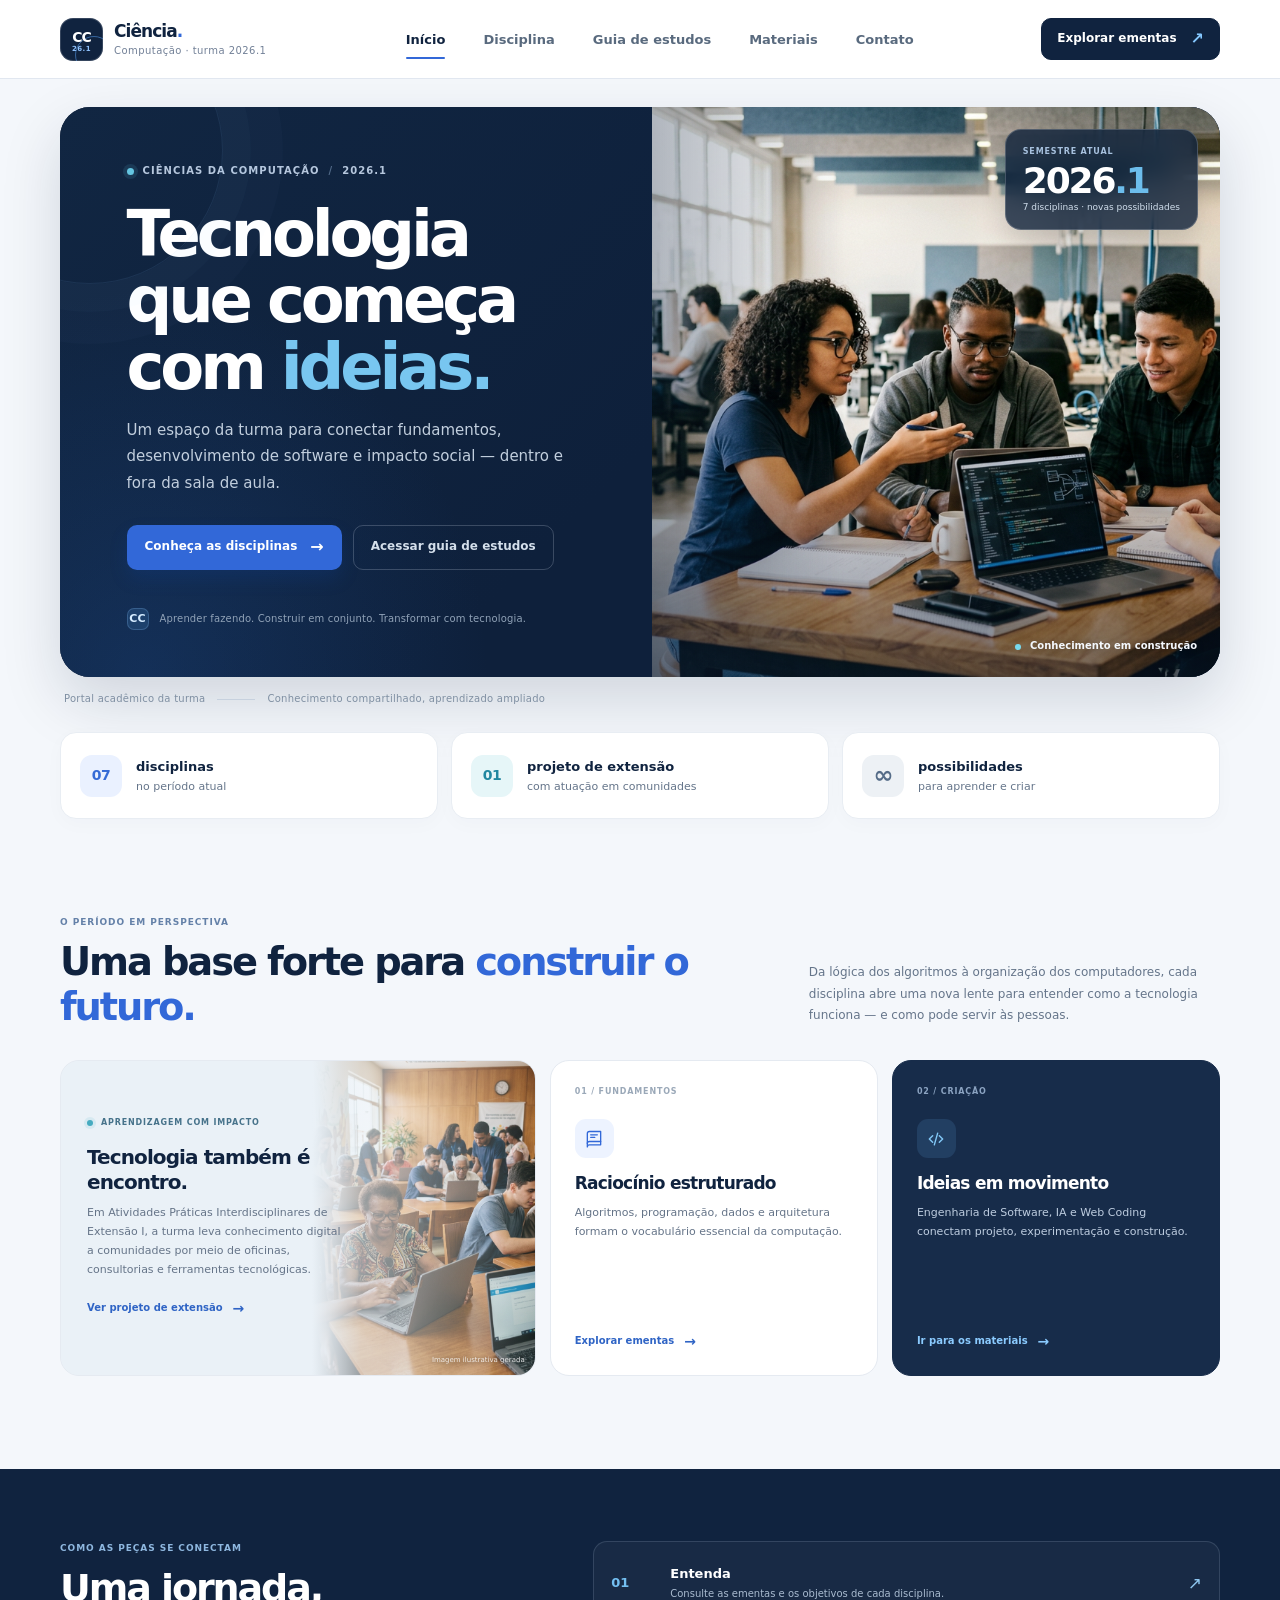
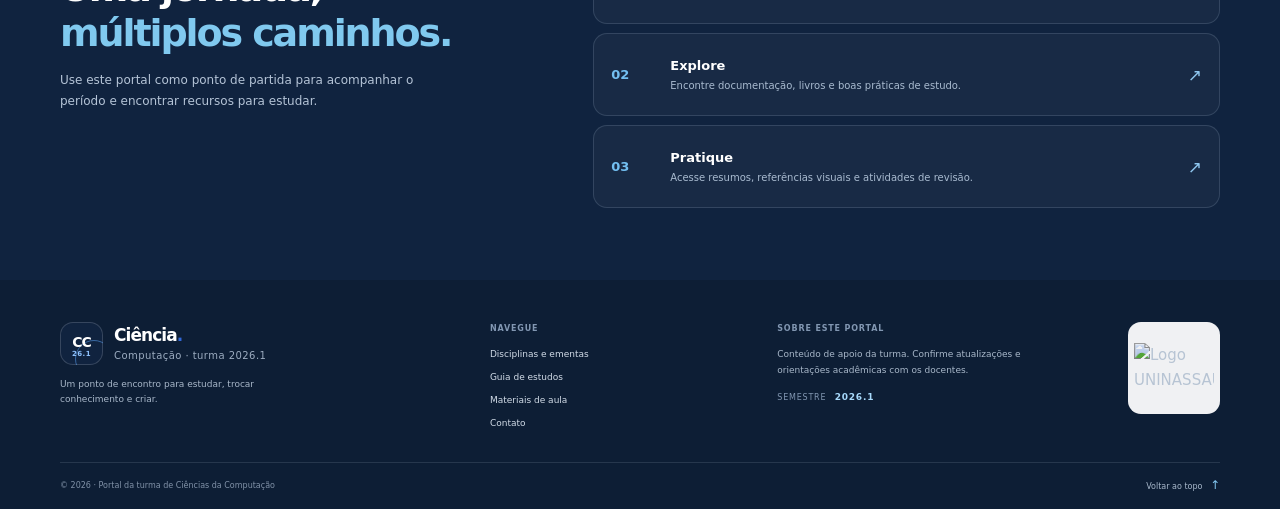
==== commit 5f928ced: "Páginas: Disciplinas e Guia de Estudos" ====
--- a/index.html
+++ b/index.html
@@ -2,115 +2,179 @@
 <html lang="pt-br">
 
 <head>
-    <meta charset="UTF-8">
-    <meta name="viewport" content="width=device-width, initial-scale=1.0">
-    <title>home</title>
-    <link rel="stylesheet" href="css/base.css">
-    <link rel="stylesheet" href="css/index.css">
+  <meta charset="UTF-8">
+  <meta name="viewport" content="width=device-width, initial-scale=1.0">
+  <title>home</title>
+  <link rel="stylesheet" href="css/base.css">
+  <link rel="stylesheet" href="css/index.css">
 </head>
 
 <body>
-    <header class="site-header">
-      <div class="container header-inner">
-        <a class="brand" href="../index.html" aria-label="Portal da turma de Ciências da Computação 2026.1 — início">
-          <span class="brand-mark" aria-hidden="true"><span>CC</span><i>26.1</i></span>
-          <span class="brand-copy">
-            <strong>Ciência<span>.</span></strong>
-            <small>Computação · turma 2026.1</small>
-          </span>
-        </a>
+  <header class="site-header">
+    <div class="container header-inner">
+      <a class="brand" href="index.html" aria-label="Portal da turma de Ciências da Computação 2026.1 — início">
+        <span class="brand-mark" aria-hidden="true"><span>CC</span><i>26.1</i></span>
+        <span class="brand-copy">
+          <strong>Ciência<span>.</span></strong>
+          <small>Computação · turma 2026.1</small>
+        </span>
+      </a>
 
-        <button class="menu-toggle" id="menu-toggle" type="button" aria-label="Abrir menu de navegação" aria-expanded="false" aria-controls="main-nav">
-          <span></span><span></span><span></span>
-        </button>
-        <nav class="main-nav" id="main-nav" aria-label="Navegação principal">
-            <a href="index.html" aria-current="page">Início</a>
-            <a href="paginas/disciplinas.html" >Disciplina</a>
-            <a href="paginas/guia_de_estudos.html">Guia de estudos</a>
-            <a href="paginas/materiais.html">Materiais</a>
-            <a href="paginas/contato.html">Contato</a>
-        </nav>
-    </header>
-    <main id="main-content" tabindex="-1">
-      <section class="page-view" id="page-inicio" aria-labelledby="home-title">
-        <div class="container hero-wrap">
-          <div class="hero">
-            <div class="hero-copy">
-              <div class="eyebrow"><span class="eyebrow-dot" aria-hidden="true"></span> Ciências da Computação <span class="eyebrow-divider">/</span> 2026.1</div>
-              <h1 id="home-title" tabindex="-1">Tecnologia que começa com <em>ideias.</em></h1>
-              <p>Um espaço da turma para conectar fundamentos, desenvolvimento de software e impacto social — dentro e fora da sala de aula.</p>
-              <div class="hero-actions">
-                <a class="button button-primary" href="paginas/disciplinas.html">Conheça as disciplinas <span aria-hidden="true">→</span></a>
-                <a class="button button-quiet" href="paginas/guia_de_estudos.html">Acessar guia de estudos</a>
-              </div>
-              <div class="hero-note"><span class="note-mark" aria-hidden="true">CC</span><span>Aprender fazendo. Construir em conjunto. Transformar com tecnologia.</span></div>
+      <button class="menu-toggle" id="menu-toggle" type="button" aria-label="Abrir menu de navegação"
+        aria-expanded="false" aria-controls="main-nav">
+        <span></span><span></span><span></span>
+      </button>
+      <nav class="main-nav" id="main-nav" aria-label="Navegação principal">
+        <a href="index.html" aria-current="page">Início</a>
+        <a href="paginas/disciplinas.html">Disciplina</a>
+        <a href="paginas/guia_de_estudos.html">Guia de estudos</a>
+        <a href="paginas/materiais.html">Materiais</a>
+        <a href="paginas/contato.html">Contato</a>
+      </nav>
+      <a class="header-cta" href="paginas/disciplinas.html">Explorar ementas<span>&#8599</span></a>
+  </header>
+  <main id="main-content" tabindex="-1">
+    <section class="page-view" id="page-inicio" aria-labelledby="home-title">
+      <div class="container hero-wrap">
+        <div class="hero">
+          <div class="hero-copy">
+            <div class="eyebrow"><span class="eyebrow-dot" aria-hidden="true"></span> Ciências da Computação <span
+                class="eyebrow-divider">/</span> 2026.1</div>
+            <h1 id="home-title" tabindex="-1">Tecnologia que começa com <em>ideias.</em></h1>
+            <p>Um espaço da turma para conectar fundamentos, desenvolvimento de software e impacto social — dentro e
+              fora da sala de aula.</p>
+            <div class="hero-actions">
+              <a class="button button-primary" href="paginas/disciplinas.html">Conheça as disciplinas <span
+                  aria-hidden="true">→</span></a>
+              <a class="button button-quiet" href="paginas/guia_de_estudos.html">Acessar guia de estudos</a>
             </div>
-            <div class="hero-visual">
-              <img src="./assets/turma-laboratorio.png" alt="Estudantes colaboram em um laboratório de informática universitário" fetchpriority="high">
-              <div class="hero-photo-shade" aria-hidden="true"></div>
-              <div class="photo-caption"><span class="photo-caption-dot" aria-hidden="true"></span> Conhecimento em construção</div>
-              <div class="hero-float-card">
-                <span class="float-label">SEMESTRE ATUAL</span>
-                <strong>2026<span>.1</span></strong>
-                <span class="float-foot">7 disciplinas · novas possibilidades</span>
-              </div>
+            <div class="hero-note"><span class="note-mark" aria-hidden="true">CC</span><span>Aprender fazendo. Construir
+                em conjunto. Transformar com tecnologia.</span></div>
+          </div>
+          <div class="hero-visual">
+            <img src="./assets/turma-laboratorio.png"
+              alt="Estudantes colaboram em um laboratório de informática universitário" fetchpriority="high">
+            <div class="hero-photo-shade" aria-hidden="true"></div>
+            <div class="photo-caption"><span class="photo-caption-dot" aria-hidden="true"></span> Conhecimento em
+              construção</div>
+            <div class="hero-float-card">
+              <span class="float-label">SEMESTRE ATUAL</span>
+              <strong>2026<span>.1</span></strong>
+              <span class="float-foot">7 disciplinas · novas possibilidades</span>
             </div>
           </div>
-          <div class="hero-bottomline"><span>Portal acadêmico da turma</span><span class="hero-bottomline-rule" aria-hidden="true"></span><span>Conhecimento compartilhado, aprendizado ampliado</span></div>
         </div>
+        <div class="hero-bottomline"><span>Portal acadêmico da turma</span><span class="hero-bottomline-rule"
+            aria-hidden="true"></span><span>Conhecimento compartilhado, aprendizado ampliado</span></div>
+      </div>
 
-        <section class="container stats-grid" aria-label="Resumo do período">
-          <article class="stat-card"><span class="stat-icon stat-icon-blue" aria-hidden="true">07</span><div><strong>disciplinas</strong><span>no período atual</span></div></article>
-          <article class="stat-card"><span class="stat-icon stat-icon-cyan" aria-hidden="true">01</span><div><strong>projeto de extensão</strong><span>com atuação em comunidades</span></div></article>
-          <article class="stat-card"><span class="stat-icon stat-icon-slate" aria-hidden="true">∞</span><div><strong>possibilidades</strong><span>para aprender e criar</span></div></article>
-        </section>
+      <section class="container stats-grid" aria-label="Resumo do período">
+        <article class="stat-card"><span class="stat-icon stat-icon-blue" aria-hidden="true">07</span>
+          <div><strong>disciplinas</strong><span>no período atual</span></div>
+        </article>
+        <article class="stat-card"><span class="stat-icon stat-icon-cyan" aria-hidden="true">01</span>
+          <div><strong>projeto de extensão</strong><span>com atuação em comunidades</span></div>
+        </article>
+        <article class="stat-card"><span class="stat-icon stat-icon-slate" aria-hidden="true">∞</span>
+          <div><strong>possibilidades</strong><span>para aprender e criar</span></div>
+        </article>
+      </section>
 
-        <section class="section-block container">
-          <div class="section-heading section-heading-split">
-            <div><span class="section-kicker">O período em perspectiva</span><h2>Uma base forte para <span>construir o futuro.</span></h2></div>
-            <p>Da lógica dos algoritmos à organização dos computadores, cada disciplina abre uma nova lente para entender como a tecnologia funciona — e como pode servir às pessoas.</p>
+      <section class="section-block container">
+        <div class="section-heading section-heading-split">
+          <div><span class="section-kicker">O período em perspectiva</span>
+            <h2>Uma base forte para <span>construir o futuro.</span></h2>
           </div>
-          <div class="learning-grid">
-            <article class="learning-card learning-card-featured">
-              <div class="learning-card-copy"><span class="mini-label"><span class="mini-dot"></span> Aprendizagem com impacto</span><h3>Tecnologia também é encontro.</h3><p>Em Atividades Práticas Interdisciplinares de Extensão I, a turma leva conhecimento digital a comunidades por meio de oficinas, consultorias e ferramentas tecnológicas.</p><a href="paginas/" class="text-link">Ver projeto de extensão <span aria-hidden="true">→</span></a></div>
-              <img src="./assets/oficina-comunidade.png" alt="Estudantes universitários orientam participantes em uma oficina de tecnologia na comunidade" loading="lazy">
-              <span class="image-credit">Imagem ilustrativa gerada</span>
-            </article>
-            <article class="learning-card learning-card-compact">
-              <span class="card-index">01 / FUNDAMENTOS</span>
-              <span class="line-icon" aria-hidden="true"><svg viewBox="0 0 24 24" fill="none"><path d="M4 5.5A2.5 2.5 0 0 1 6.5 3H20v16H6.5A2.5 2.5 0 0 0 4 21.5v-16Z" stroke="currentColor" stroke-width="1.6" stroke-linejoin="round"/><path d="M4 17.5A2.5 2.5 0 0 1 6.5 15H20M8 7h8M8 10h5" stroke="currentColor" stroke-width="1.6" stroke-linecap="round"/></svg></span>
-              <h3>Raciocínio estruturado</h3><p>Algoritmos, programação, dados e arquitetura formam o vocabulário essencial da computação.</p><a href="paginas/disciplinas.html" class="text-link">Explorar ementas <span aria-hidden="true">→</span></a>
-            </article>
-            <article class="learning-card learning-card-compact learning-card-dark">
-              <span class="card-index">02 / CRIAÇÃO</span>
-              <span class="line-icon" aria-hidden="true"><svg viewBox="0 0 24 24" fill="none"><path d="m8 8-4 4 4 4M16 8l4 4-4 4M14 5l-4 14" stroke="currentColor" stroke-width="1.7" stroke-linecap="round" stroke-linejoin="round"/></svg></span>
-              <h3>Ideias em movimento</h3><p>Engenharia de Software, IA e Web Coding conectam projeto, experimentação e construção.</p><a href="paginas/materiais.html" class="text-link">Ir para os materiais <span aria-hidden="true">→</span></a>
-            </article>
+          <p>Da lógica dos algoritmos à organização dos computadores, cada disciplina abre uma nova lente para entender
+            como a tecnologia funciona — e como pode servir às pessoas.</p>
+        </div>
+        <div class="learning-grid">
+          <article class="learning-card learning-card-featured">
+            <div class="learning-card-copy"><span class="mini-label"><span class="mini-dot"></span> Aprendizagem com
+                impacto</span>
+              <h3>Tecnologia também é encontro.</h3>
+              <p>Em Atividades Práticas Interdisciplinares de Extensão I, a turma leva conhecimento digital a
+                comunidades por meio de oficinas, consultorias e ferramentas tecnológicas.</p><a href="paginas/"
+                class="text-link">Ver projeto de extensão <span aria-hidden="true">→</span></a>
+            </div>
+            <img src="./assets/oficina-comunidade.png"
+              alt="Estudantes universitários orientam participantes em uma oficina de tecnologia na comunidade"
+              loading="lazy">
+            <span class="image-credit">Imagem ilustrativa gerada</span>
+          </article>
+          <article class="learning-card learning-card-compact">
+            <span class="card-index">01 / FUNDAMENTOS</span>
+            <span class="line-icon" aria-hidden="true"><svg viewBox="0 0 24 24" fill="none">
+                <path d="M4 5.5A2.5 2.5 0 0 1 6.5 3H20v16H6.5A2.5 2.5 0 0 0 4 21.5v-16Z" stroke="currentColor"
+                  stroke-width="1.6" stroke-linejoin="round" />
+                <path d="M4 17.5A2.5 2.5 0 0 1 6.5 15H20M8 7h8M8 10h5" stroke="currentColor" stroke-width="1.6"
+                  stroke-linecap="round" />
+              </svg></span>
+            <h3>Raciocínio estruturado</h3>
+            <p>Algoritmos, programação, dados e arquitetura formam o vocabulário essencial da computação.</p><a
+              href="paginas/disciplinas.html" class="text-link">Explorar ementas <span aria-hidden="true">→</span></a>
+          </article>
+          <article class="learning-card learning-card-compact learning-card-dark">
+            <span class="card-index">02 / CRIAÇÃO</span>
+            <span class="line-icon" aria-hidden="true"><svg viewBox="0 0 24 24" fill="none">
+                <path d="m8 8-4 4 4 4M16 8l4 4-4 4M14 5l-4 14" stroke="currentColor" stroke-width="1.7"
+                  stroke-linecap="round" stroke-linejoin="round" />
+              </svg></span>
+            <h3>Ideias em movimento</h3>
+            <p>Engenharia de Software, IA e Web Coding conectam projeto, experimentação e construção.</p><a
+              href="paginas/materiais.html" class="text-link">Ir para os materiais <span aria-hidden="true">→</span></a>
+          </article>
+        </div>
+      </section>
+
+      <section class="pathway-section">
+        <div class="container pathway-inner">
+          <div class="pathway-heading"><span class="section-kicker section-kicker-light">Como as peças se
+              conectam</span>
+            <h2>Uma jornada, <span>múltiplos caminhos.</span></h2>
+            <p>Use este portal como ponto de partida para acompanhar o período e encontrar recursos para estudar.</p>
           </div>
-        </section>
+          <div class="pathway-steps">
+            <a href="paginas/disciplinas.html" class="pathway-step"><span
+                class="pathway-number">01</span><span><strong>Entenda</strong><small>Consulte as ementas e os objetivos
+                  de cada disciplina.</small></span><span class="pathway-arrow" aria-hidden="true">↗</span></a>
+            <a href="paginas/guia_de_estudos.html" class="pathway-step"><span
+                class="pathway-number">02</span><span><strong>Explore</strong><small>Encontre documentação, livros e
+                  boas práticas de estudo.</small></span><span class="pathway-arrow" aria-hidden="true">↗</span></a>
+            <a href="paginas/materiais.html" class="pathway-step"><span
+                class="pathway-number">03</span><span><strong>Pratique</strong><small>Acesse resumos, referências
+                  visuais e atividades de revisão.</small></span><span class="pathway-arrow"
+                aria-hidden="true">↗</span></a>
+          </div>
+        </div>
+      </section>
+    </section>
+  </main>
 
-        <section class="pathway-section">
-          <div class="container pathway-inner">
-            <div class="pathway-heading"><span class="section-kicker section-kicker-light">Como as peças se conectam</span><h2>Uma jornada, <span>múltiplos caminhos.</span></h2><p>Use este portal como ponto de partida para acompanhar o período e encontrar recursos para estudar.</p></div>
-            <div class="pathway-steps">
-              <a href="paginas/disciplinas.html" class="pathway-step"><span class="pathway-number">01</span><span><strong>Entenda</strong><small>Consulte as ementas e os objetivos de cada disciplina.</small></span><span class="pathway-arrow" aria-hidden="true">↗</span></a>
-              <a href="paginas/guia_de_estudos.html" class="pathway-step"><span class="pathway-number">02</span><span><strong>Explore</strong><small>Encontre documentação, livros e boas práticas de estudo.</small></span><span class="pathway-arrow" aria-hidden="true">↗</span></a>
-              <a href="paginas/materiais.html" class="pathway-step"><span class="pathway-number">03</span><span><strong>Pratique</strong><small>Acesse resumos, referências visuais e atividades de revisão.</small></span><span class="pathway-arrow" aria-hidden="true">↗</span></a>
-            </div>
-          </div>
-        </section>
-      </section>
-    </main>
-
-    <footer class="site-footer">
-      <div class="container footer-main">
-        <div class="footer-brand-block"><a class="brand brand-footer" href="index.html" aria-label="Voltar ao início do portal"><span class="brand-mark" aria-hidden="true"><span>CC</span><i>26.1</i></span><span class="brand-copy"><strong>Ciência<span>.</span></strong><small>Computação · turma 2026.1</small></span></a><p>Um ponto de encontro para estudar, trocar conhecimento e criar.</p></div>
-        <div class="footer-nav-block"><span class="footer-label">NAVEGUE</span><a href="paginas/disciplinas.html">Disciplinas e ementas</a><a href="paginas/guia_de_estudos.html">Guia de estudos</a><a href="paginas/materiais.html">Materiais de aula</a><a href="paginas/contato.html">Contato</a></div>
-        <div class="footer-note-block"><span class="footer-label">SOBRE ESTE PORTAL</span><p>Conteúdo de apoio da turma. Confirme atualizações e orientações acadêmicas com os docentes.</p><span class="footer-semester">SEMESTRE <strong>2026.1</strong></span></div>
-        <a class="uninassau-logo-link" href="https://www.uninassau.edu.br/" target="_blank" rel="noopener noreferrer" aria-label="Acessar o site da UNINASSAU"><img class="footer-logo" src="https://hebbkx1anhila5yf.public.blob.vercel-storage.com/uninassau-logo-png_seeklogo-475645-dEZRGXLg1BtYuKZVn3dPVuuZKiru9s.png" alt="Logo UNINASSAU" loading="lazy"></a>
+  <footer class="site-footer">
+    <div class="container footer-main">
+      <div class="footer-brand-block"><a class="brand brand-footer" href="index.html"
+          aria-label="Voltar ao início do portal"><span class="brand-mark"
+            aria-hidden="true"><span>CC</span><i>26.1</i></span><span
+            class="brand-copy"><strong>Ciência<span>.</span></strong><small>Computação · turma 2026.1</small></span></a>
+        <p>Um ponto de encontro para estudar, trocar conhecimento e criar.</p>
       </div>
-      <div class="container footer-bottom"><span>© 2026 · Portal da turma de Ciências da Computação</span><a href="#main-content">Voltar ao topo <span aria-hidden="true">↑</span></a></div>
-    </footer>
+      <div class="footer-nav-block"><span class="footer-label">NAVEGUE</span><a
+          href="paginas/disciplinas.html">Disciplinas e ementas</a><a href="paginas/guia_de_estudos.html">Guia de
+          estudos</a><a href="paginas/materiais.html">Materiais de aula</a><a href="paginas/contato.html">Contato</a>
+      </div>
+      <div class="footer-note-block"><span class="footer-label">SOBRE ESTE PORTAL</span>
+        <p>Conteúdo de apoio da turma. Confirme atualizações e orientações acadêmicas com os docentes.</p><span
+          class="footer-semester">SEMESTRE <strong>2026.1</strong></span>
+      </div>
+      <a class="uninassau-logo-link" href="https://www.uninassau.edu.br/" target="_blank" rel="noopener noreferrer"
+        aria-label="Acessar o site da UNINASSAU"><img class="footer-logo"
+          src="https://hebbkx1anhila5yf.public.blob.vercel-storage.com/uninassau-logo-png_seeklogo-475645-dEZRGXLg1BtYuKZVn3dPVuuZKiru9s.png"
+          alt="Logo UNINASSAU" loading="lazy"></a>
+    </div>
+    <div class="container footer-bottom"><span>© 2026 · Portal da turma de Ciências da Computação</span><a
+        href="#main-content">Voltar ao topo <span aria-hidden="true">↑</span></a></div>
+  </footer>
 </body>
 
 </html>
--- a/css/base.css
+++ b/css/base.css
@@ -32,10 +32,12 @@
 * {
   box-sizing: border-box;
 }
+
 html {
   scroll-behavior: smooth;
   background: var(--canvas);
 }
+
 body {
   margin: 0;
   color: var(--ink);
@@ -44,26 +46,32 @@
   line-height: 1.65;
   -webkit-font-smoothing: antialiased;
 }
+
 button,
 input,
 select,
 textarea {
   font: inherit;
 }
+
 a {
   color: inherit;
   text-decoration: none;
 }
+
 img {
   display: block;
   max-width: 100%;
 }
+
 button {
   color: inherit;
 }
+
 [hidden] {
   display: none !important;
 }
+
 ::selection {
   color: #fff;
   background: var(--blue);
@@ -73,6 +81,7 @@
   width: min(1160px, calc(100% - 48px));
   margin-inline: auto;
 }
+
 .sr-only {
   position: absolute;
   width: 1px;
@@ -84,6 +93,7 @@
   white-space: nowrap;
   border: 0;
 }
+
 .skip-link {
   position: fixed;
   z-index: 100;
@@ -95,9 +105,11 @@
   background: var(--navy);
   border-radius: 10px;
 }
+
 .skip-link:focus {
   transform: translateY(0);
 }
+
 :focus-visible {
   outline: 3px solid #77adff;
   outline-offset: 3px;
@@ -112,6 +124,7 @@
   border-bottom: 1px solid rgba(220, 228, 238, 0.86);
   backdrop-filter: blur(16px);
 }
+
 .header-inner {
   position: relative;
   display: flex;
@@ -120,6 +133,7 @@
   min-height: 78px;
   gap: 28px;
 }
+
 .brand {
   display: inline-flex;
   flex: 0 0 auto;
@@ -127,6 +141,7 @@
   gap: 11px;
   min-width: 218px;
 }
+
 .brand-mark {
   position: relative;
   display: grid;
@@ -139,6 +154,7 @@
   border-radius: 13px;
   box-shadow: inset 0 0 0 1px rgba(255, 255, 255, 0.16);
 }
+
 .brand-mark::before {
   position: absolute;
   right: -10px;
@@ -149,6 +165,7 @@
   border: 1px solid rgba(95, 169, 255, 0.5);
   border-radius: 50%;
 }
+
 .brand-mark span {
   z-index: 1;
   margin-top: -3px;
@@ -156,6 +173,7 @@
   font-weight: 800;
   letter-spacing: -0.08em;
 }
+
 .brand-mark i {
   position: absolute;
   bottom: 5px;
@@ -166,31 +184,38 @@
   letter-spacing: 0.06em;
   color: #8fc3ff;
 }
+
 .brand-copy {
   display: grid;
   line-height: 1.2;
 }
+
 .brand-copy strong {
   color: var(--navy);
   font-size: 17px;
   font-weight: 760;
   letter-spacing: -0.055em;
 }
+
 .brand-copy strong span {
   color: var(--blue);
 }
+
 .brand-copy small {
   margin-top: 4px;
   color: #728097;
   font-size: 10px;
   letter-spacing: 0.045em;
 }
+
+
 .main-nav {
   display: flex;
   align-items: center;
   justify-content: center;
   gap: clamp(20px, 3vw, 38px);
 }
+
 .main-nav a {
   position: relative;
   padding: 29px 0 27px;
@@ -198,7 +223,9 @@
   font-size: 13px;
   font-weight: 620;
   transition: color 0.2s ease;
-}
+  white-space: nowrap;
+}
+
 .main-nav a::after {
   position: absolute;
   right: 0;
@@ -212,13 +239,16 @@
   transform-origin: left;
   transition: transform 0.2s ease;
 }
+
 .main-nav a:hover,
 .main-nav a[aria-current="page"] {
   color: var(--navy);
 }
+
 .main-nav a[aria-current="page"]::after {
   transform: scaleX(1);
 }
+
 .header-cta {
   display: inline-flex;
   align-items: center;
@@ -235,15 +265,18 @@
     background 0.2s,
     transform 0.2s;
 }
+
 .header-cta:hover {
   background: #1a3a66;
   transform: translateY(-1px);
 }
+
 .header-cta span {
   color: #85c8ff;
   font-size: 16px;
   line-height: 1;
 }
+
 .menu-toggle {
   display: none;
   width: 42px;
@@ -254,6 +287,7 @@
   background: white;
   cursor: pointer;
 }
+
 .menu-toggle span {
   display: block;
   width: 100%;
@@ -270,10 +304,12 @@
 .page-view {
   min-height: 60vh;
 }
+
 .page-shell {
   padding-top: 57px;
   padding-bottom: 88px;
 }
+
 .button {
   display: inline-flex;
   align-items: center;
@@ -290,29 +326,36 @@
     background 0.2s ease,
     box-shadow 0.2s ease;
 }
+
 .button:hover {
   transform: translateY(-2px);
 }
+
 .button-primary {
   color: #fff;
   background: var(--blue);
   box-shadow: 0 9px 18px rgba(15, 70, 164, 0.2);
 }
+
 .button-primary:hover {
   background: #4379e5;
   box-shadow: 0 11px 20px rgba(15, 70, 164, 0.28);
 }
+
 .button-primary span {
   font-size: 16px;
 }
+
 .button-quiet {
   color: #d4dfeb;
   background: transparent;
   border-color: rgba(219, 231, 246, 0.21);
 }
+
 .button-quiet:hover {
   background: rgba(255, 255, 255, 0.08);
 }
+
 .button-light {
   min-height: 39px;
   padding-inline: 13px;
@@ -320,9 +363,11 @@
   background: #fff;
   font-size: 10px;
 }
+
 .button-light:hover {
   background: #e9f4ff;
 }
+
 .eyebrow,
 .section-kicker,
 .mini-label,
@@ -331,6 +376,7 @@
   text-transform: uppercase;
   letter-spacing: 0.105em;
 }
+
 .section-kicker {
   display: block;
   margin-bottom: 10px;
@@ -338,9 +384,11 @@
   font-size: 9px;
   font-weight: 760;
 }
+
 .section-kicker-light {
   color: #8fb8e0;
 }
+
 .note-mark {
   display: grid;
   width: 22px;
@@ -354,6 +402,7 @@
   font-size: 11px;
   font-weight: 780;
 }
+
 .empty-state {
   padding: 28px;
   color: var(--muted);
@@ -363,6 +412,7 @@
   text-align: center;
   font-size: 12px;
 }
+
 .page-note {
   display: flex;
   align-items: flex-start;
@@ -372,11 +422,13 @@
   background: #eef3f8;
   border-radius: 12px;
 }
+
 .page-note .note-mark {
   color: #416a9f;
   background: #dce8f7;
   border-color: #d3e1f2;
 }
+
 .page-note p {
   margin: 1px 0 0;
   color: #68798d;
@@ -389,6 +441,7 @@
   color: #c2cfde;
   background: #0d1e35;
 }
+
 .footer-main {
   display: grid;
   grid-template-columns: 1.25fr 0.8fr 1fr auto;
@@ -397,44 +450,53 @@
   padding-top: 42px;
   padding-bottom: 31px;
 }
+
 .brand-footer {
   min-width: 0;
 }
+
 .brand-footer .brand-copy strong {
   color: #fff;
 }
+
 .brand-footer .brand-copy small {
   color: #9cacc0;
 }
-.footer-brand-block > p {
+
+.footer-brand-block>p {
   max-width: 240px;
   margin: 12px 0 0;
   color: #a9b8ca;
   font-size: 9px;
   line-height: 1.65;
 }
+
 .footer-nav-block,
 .footer-note-block {
   display: grid;
   align-content: start;
   gap: 8px;
 }
+
 .footer-label {
   margin-bottom: 4px;
   color: #8297b2;
   font-size: 8px;
   font-weight: 760;
 }
+
 .footer-nav-block a {
   width: fit-content;
   color: #d2dce8;
   font-size: 9px;
   transition: color 0.2s;
 }
+
 .footer-nav-block a:hover,
 .footer-bottom a:hover {
   color: #8bceff;
 }
+
 .footer-note-block p {
   max-width: 245px;
   margin: 0;
@@ -442,17 +504,20 @@
   font-size: 9px;
   line-height: 1.7;
 }
+
 .footer-semester {
   margin-top: 4px;
   color: #8297b2;
   font-size: 8px;
   letter-spacing: 0.1em;
 }
+
 .footer-semester strong {
   margin-left: 5px;
   color: #a7d9fb;
   font-size: 9px;
 }
+
 .uninassau-logo-link {
   display: flex;
   width: 92px;
@@ -468,15 +533,18 @@
     opacity 0.2s,
     transform 0.2s;
 }
+
 .uninassau-logo-link:hover {
   opacity: 1;
   transform: translateY(-2px);
 }
+
 .footer-logo {
   width: 100%;
   height: auto;
   object-fit: contain;
 }
+
 .footer-bottom {
   display: flex;
   align-items: center;
@@ -487,10 +555,12 @@
   color: #8192a8;
   font-size: 8px;
 }
+
 .footer-bottom a {
   color: #a9b9cc;
   transition: color 0.2s;
 }
+
 .footer-bottom a span {
   margin-left: 5px;
   color: #82c6f0;
@@ -502,13 +572,16 @@
   .header-inner {
     min-height: 70px;
   }
+
   .menu-toggle {
     display: block;
     margin-left: auto;
   }
+
   .header-cta {
     display: none;
   }
+
   .main-nav {
     position: absolute;
     top: calc(100% + 1px);
@@ -525,20 +598,25 @@
     border-radius: 0 0 15px 15px;
     box-shadow: 0 16px 24px rgba(20, 43, 71, 0.09);
   }
+
   .main-nav.is-open {
     display: flex;
   }
+
   .main-nav a {
     padding: 11px 4px;
   }
+
   .main-nav a::after {
     right: auto;
     bottom: 7px;
     width: 28px;
   }
+
   .footer-main {
     grid-template-columns: 1.2fr 0.8fr 1fr;
   }
+
   .uninassau-logo-link {
     grid-column: 3;
     grid-row: 1;
@@ -547,6 +625,7 @@
     min-height: 76px;
     margin-top: 100px;
   }
+
   .footer-note-block {
     padding-right: 82px;
   }
@@ -556,33 +635,42 @@
   .container {
     width: calc(100% - 32px);
   }
+
   .header-inner {
     min-height: 65px;
   }
+
   .brand {
     gap: 9px;
   }
+
   .brand-mark {
     width: 39px;
     height: 39px;
   }
+
   .brand-copy strong {
     font-size: 15px;
   }
+
   .brand-copy small {
     font-size: 9px;
   }
+
   .footer-main {
     grid-template-columns: 1fr 1fr;
     gap: 25px 18px;
     padding-top: 32px;
   }
+
   .footer-brand-block {
     grid-column: span 2;
   }
+
   .footer-note-block {
     padding-right: 0;
   }
+
   .uninassau-logo-link {
     grid-column: 2;
     grid-row: 2;
@@ -591,10 +679,12 @@
     min-height: 66px;
     margin-top: 0;
   }
+
   .footer-nav-block {
     grid-column: 1;
     grid-row: 2;
   }
+
   .footer-bottom {
     min-height: 55px;
     font-size: 7px;
@@ -602,6 +692,7 @@
 }
 
 @media (prefers-reduced-motion: reduce) {
+
   *,
   *::before,
   *::after {
@@ -610,4 +701,4 @@
     animation-duration: 0.01ms !important;
     animation-iteration-count: 1 !important;
   }
-}
+}
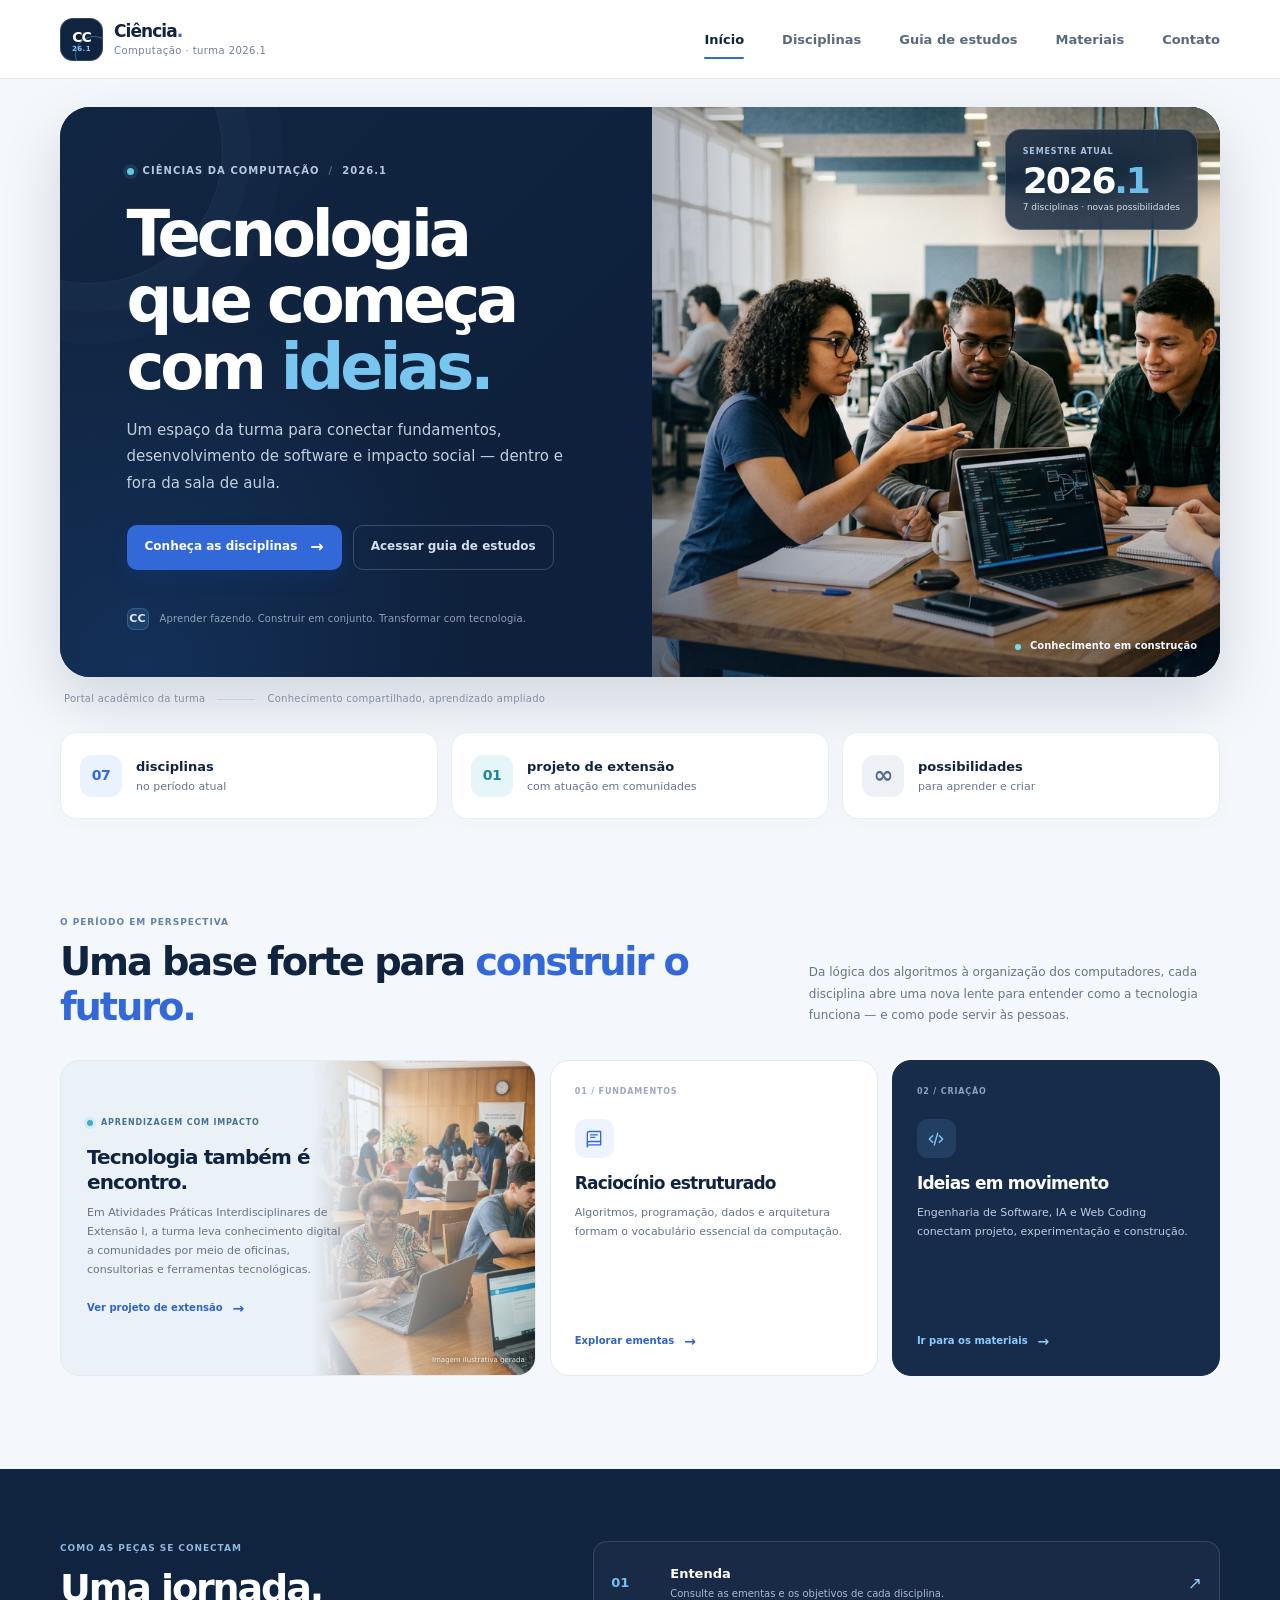
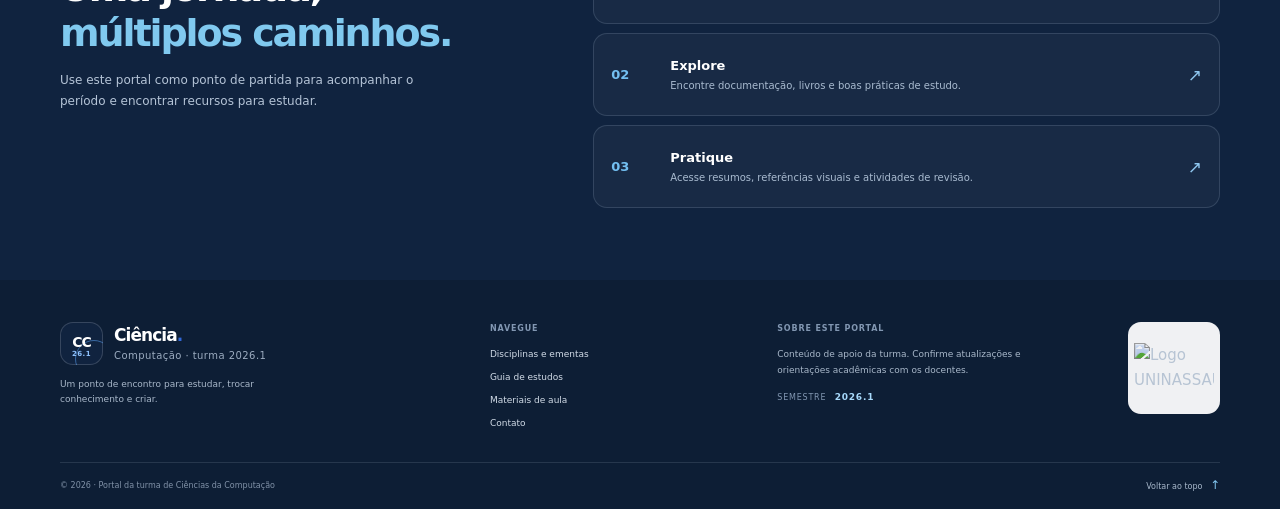
==== commit 4e062705: "fix: ajustes" ====
--- a/index.html
+++ b/index.html
@@ -26,12 +26,11 @@
       </button>
       <nav class="main-nav" id="main-nav" aria-label="Navegação principal">
         <a href="index.html" aria-current="page">Início</a>
-        <a href="paginas/disciplinas.html">Disciplina</a>
+        <a href="paginas/disciplinas.html">Disciplinas</a>
         <a href="paginas/guia_de_estudos.html">Guia de estudos</a>
         <a href="paginas/materiais.html">Materiais</a>
         <a href="paginas/contato.html">Contato</a>
       </nav>
-      <a class="header-cta" href="paginas/disciplinas.html">Explorar ementas<span>&#8599</span></a>
   </header>
   <main id="main-content" tabindex="-1">
     <section class="page-view" id="page-inicio" aria-labelledby="home-title">
